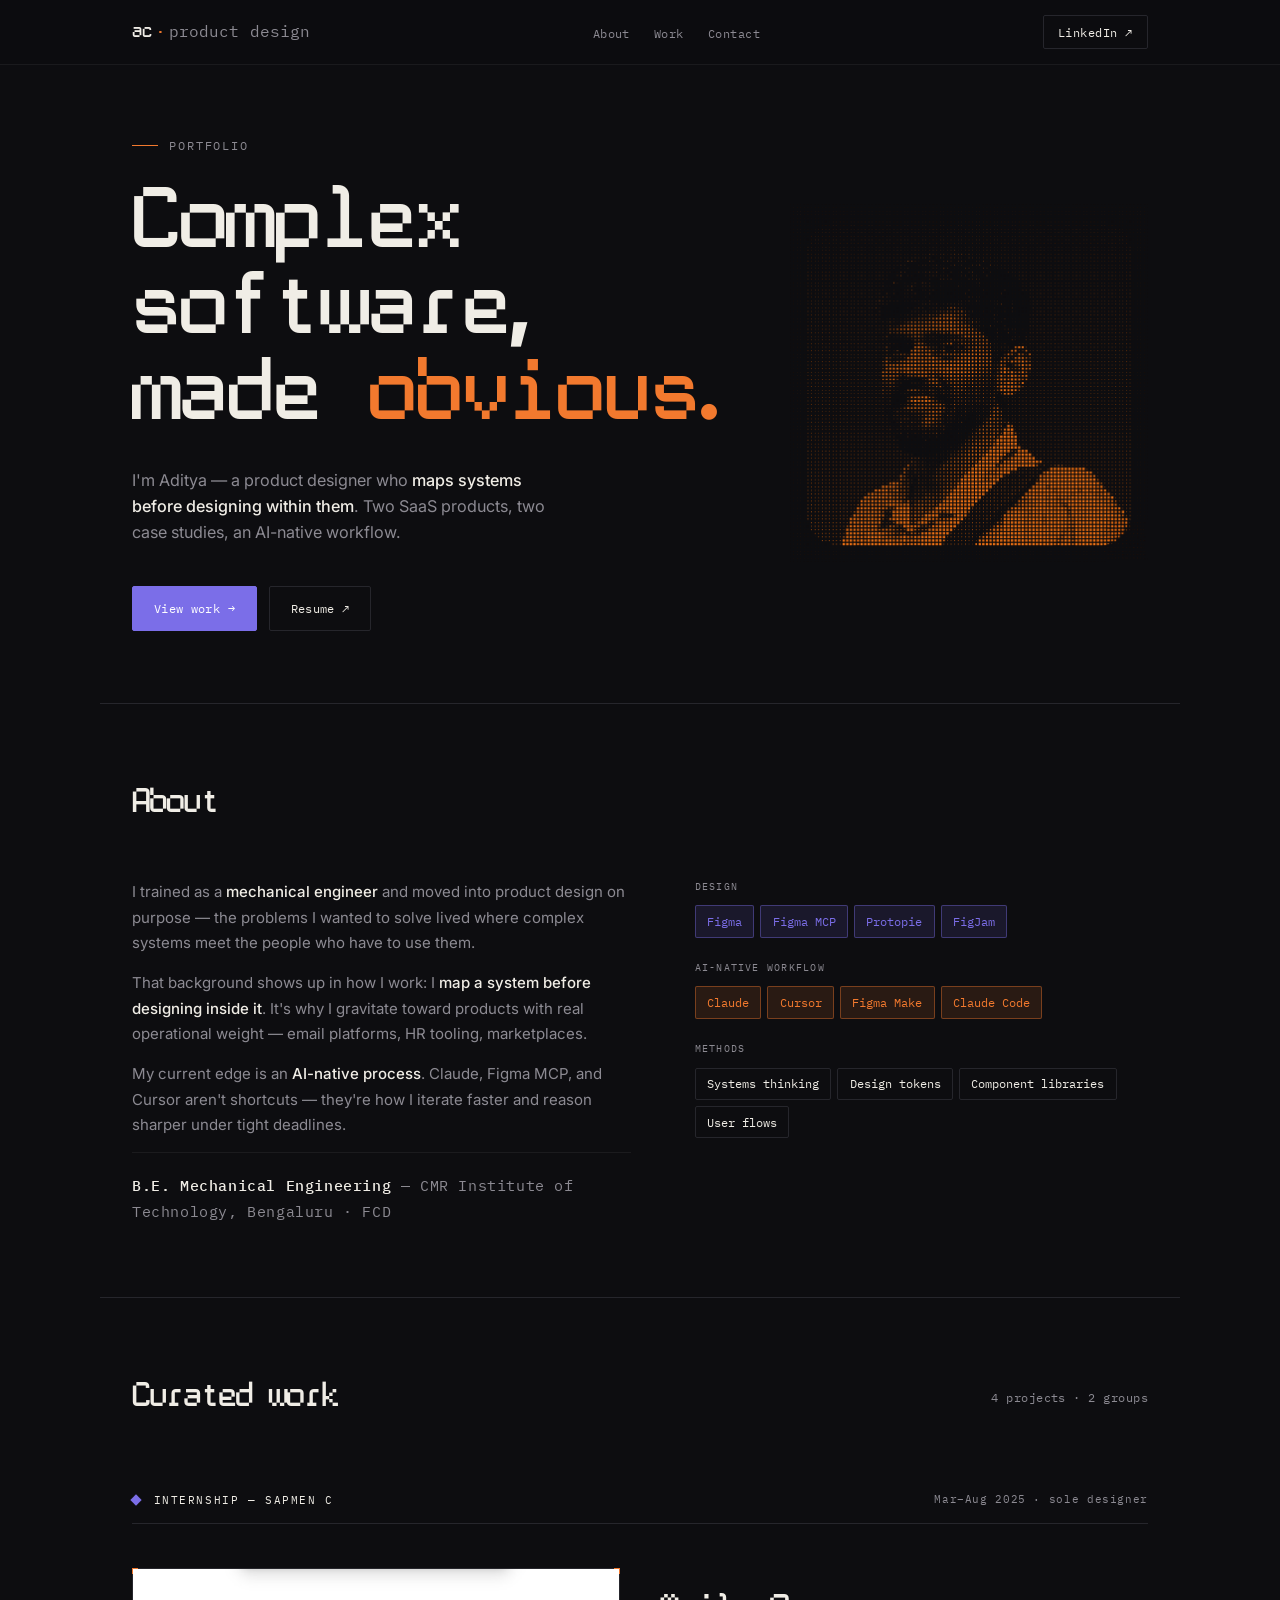
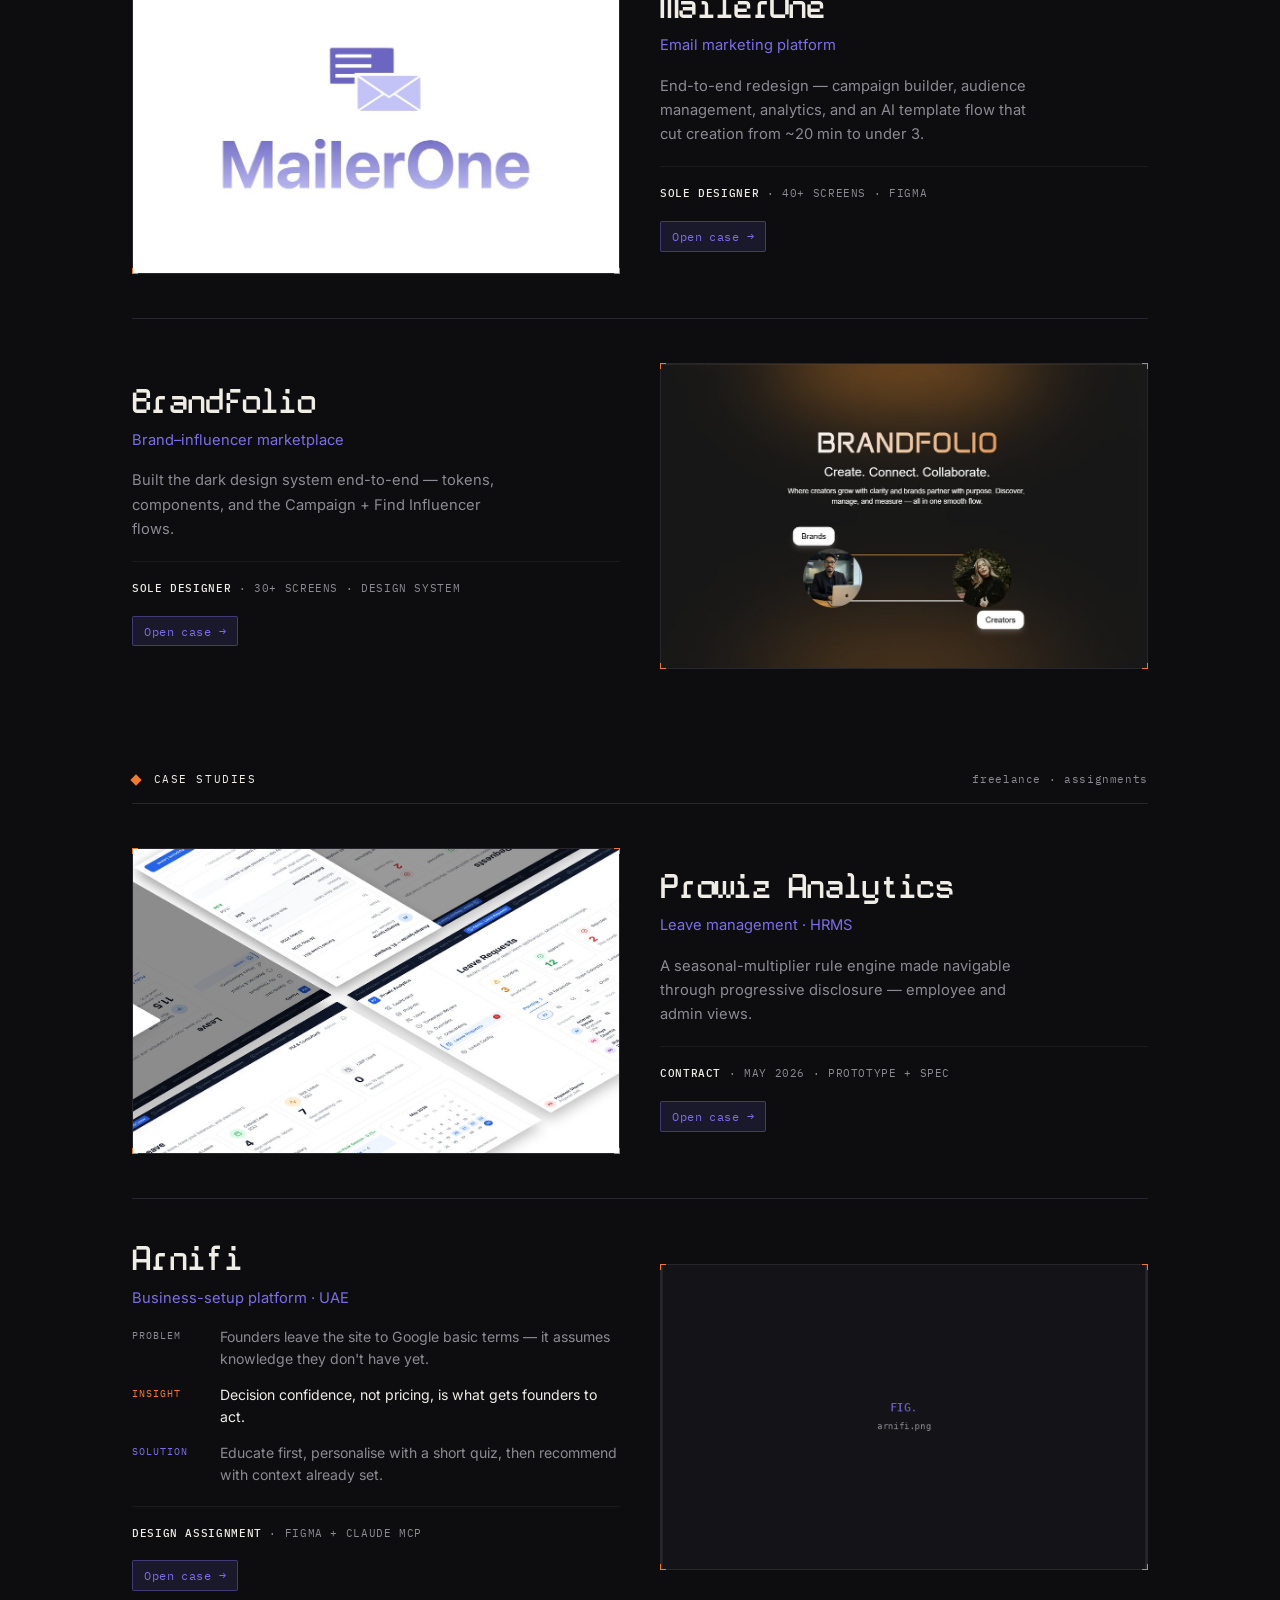
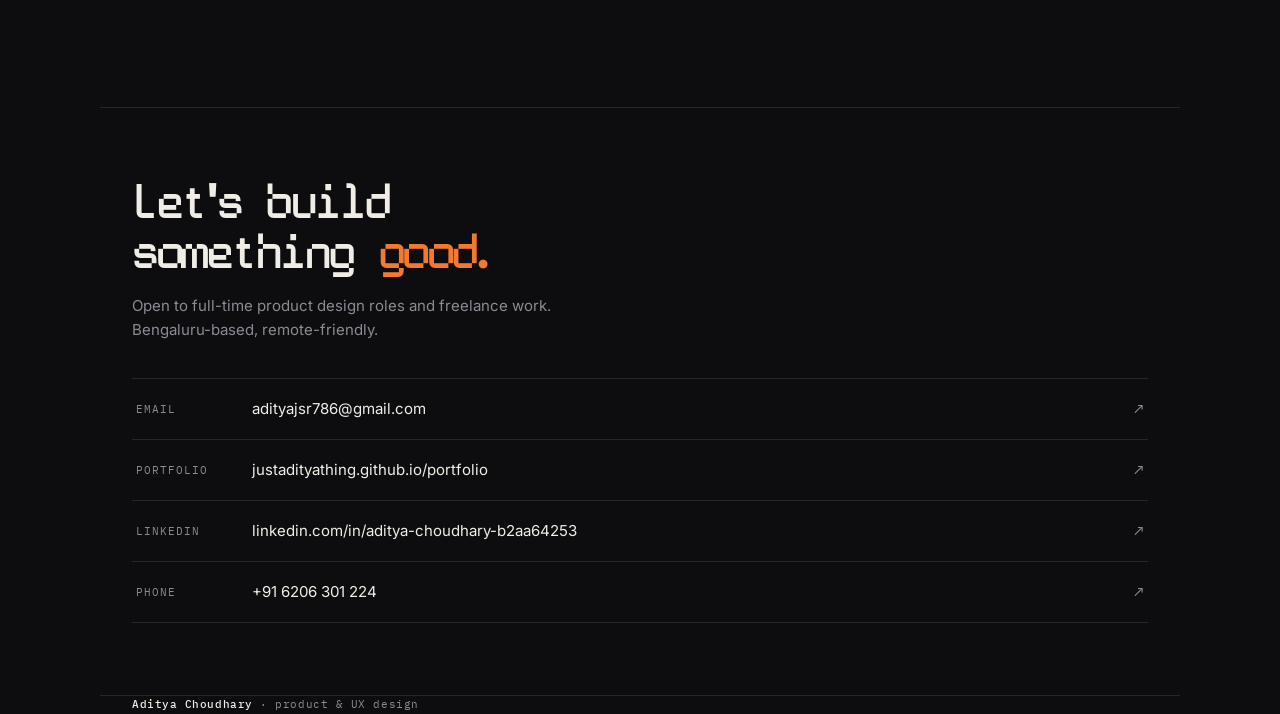
==== index.html @ 521f483a "Portfolio — homepage + 4 case studies, dark schematic aesthetic" ====
<!DOCTYPE html>
<html lang="en">
<head>
<meta charset="UTF-8" />
<meta name="viewport" content="width=device-width, initial-scale=1.0" />
<title>Aditya Choudhary — Product Designer</title>
<link rel="preconnect" href="https://fonts.googleapis.com" />
<link rel="preconnect" href="https://fonts.gstatic.com" crossorigin />
<link href="https://fonts.googleapis.com/css2?family=IBM+Plex+Mono:wght@400;500&family=Inter:wght@400;500&display=swap" rel="stylesheet" />
<style>
*,*::before,*::after{box-sizing:border-box;margin:0;padding:0}

:root{
  --bg:#0D0D10;
  --bg2:#141418;
  --line:#26262C;
  --line-soft:rgba(255,255,255,.06);
  --ink:#F0EDE6;
  --dim:#8C8A92;
  --ind:#7B6EE8;
  --ind-dim:rgba(123,110,232,.12);
  --orng:#F2792E;
  --orng-dim:rgba(242,121,46,.12);
}

html{scroll-behavior:smooth}
body{
  background:var(--bg);color:var(--ink);
  font-family:'Inter',sans-serif;font-size:16px;line-height:1.65;
  -webkit-font-smoothing:antialiased;overflow-x:hidden;
}
.mono{font-family:'IBM Plex Mono',monospace}
.shell{max-width:1080px;margin:0 auto;padding:0 2rem}

/* ── NAV ── */
nav{
  position:fixed;top:0;left:0;right:0;z-index:100;
  background:rgba(13,13,16,.9);backdrop-filter:blur(14px);-webkit-backdrop-filter:blur(14px);
  border-bottom:1px solid var(--line-soft);
}
.nav-in{
  max-width:1080px;margin:0 auto;padding:.95rem 2rem;
  display:flex;align-items:center;justify-content:space-between;
}
.nav-logo{
  display:flex;align-items:baseline;gap:.18em;
  color:var(--ink);text-decoration:none;
}
.logo-ac{
  font-family:'Caleb Mono','IBM Plex Mono',monospace;font-weight:600;font-size:1.15rem;
  letter-spacing:.005em;font-style:normal;display:inline-block;
}
.logo-sep{color:var(--orng);font-family:'IBM Plex Mono',monospace;font-size:1.1rem;font-weight:400}
.logo-txt{
  font-family:'IBM Plex Mono',monospace;font-weight:400;font-size:1rem;
  letter-spacing:.005em;color:var(--dim);
}
.nav-links{display:flex;gap:1.5rem;list-style:none}
.nav-links a{
  font-family:'IBM Plex Mono',monospace;font-size:.72rem;letter-spacing:.04em;
  color:var(--dim);text-decoration:none;transition:color .2s;
}
.nav-links a:hover{color:var(--ink)}
.nav-cta{
  font-family:'IBM Plex Mono',monospace;font-size:.72rem;letter-spacing:.04em;
  padding:.4rem .9rem;border:1px solid var(--line);border-radius:2px;
  color:var(--ink);text-decoration:none;white-space:nowrap;transition:.2s;
}
.nav-cta:hover{border-color:var(--ind);background:var(--ind-dim)}

/* ── HERO ── */
@font-face{
  font-family:'Caleb Mono';
  src:url('[data-uri]') format('opentype');
  font-weight:100 900;font-style:normal;
}
.hero{padding-block:8.5rem 4.5rem;display:grid;grid-template-columns:minmax(0,1fr) clamp(300px,28vw,360px);gap:3rem 4rem;align-items:center}
.hero-eye{
  font-family:'IBM Plex Mono',monospace;font-size:.72rem;letter-spacing:.16em;
  text-transform:uppercase;color:var(--dim);margin-bottom:1.6rem;
  display:flex;align-items:center;gap:.7rem;
}
.hero-eye::before{content:"";width:26px;height:1px;background:var(--orng)}
.hero-h1{
  font-family:'Caleb Mono','Inter',sans-serif;
  font-size:clamp(2.7rem,7vw,5.4rem);
  font-weight:800;line-height:1.0;letter-spacing:-.01em;
  color:var(--ink);margin-bottom:1.75rem;
}
.hero-h1 em{font-style:normal;color:var(--orng)}
.hero-sub{
  max-width:430px;font-size:1.0125rem;color:var(--dim);
  line-height:1.6;margin-bottom:2.5rem;
}
.hero-sub b{color:var(--ink);font-weight:500}

.hero-row{display:flex;align-items:center;justify-content:flex-start;gap:1.5rem 2.5rem;flex-wrap:wrap}
.hero-btns{display:flex;gap:.75rem;flex-wrap:wrap}
.btn-p,.btn-g{
  font-family:'IBM Plex Mono',monospace;font-size:.78rem;letter-spacing:.03em;
  padding:.7rem 1.3rem;border-radius:2px;text-decoration:none;
  display:inline-flex;align-items:center;gap:.5rem;transition:.18s;white-space:nowrap;
}
.btn-p{background:var(--ind);color:#fff;border:1px solid var(--ind)}
.btn-p:hover{opacity:.88;transform:translateY(-1px)}
.btn-g{background:transparent;color:var(--ink);border:1px solid var(--line)}
.btn-g:hover{border-color:var(--ind);background:var(--ind-dim)}

/* HERO PORTRAIT */
.hero-portrait{
  width:100%;aspect-ratio:1/1;
  background:url('[data-uri]') center/contain no-repeat;
}
.hero-portrait--mobile{display:none}

/* ── SECTION ── */
.band{padding-block:4.5rem}
.band-head{display:flex;align-items:baseline;gap:1rem;margin-bottom:3rem}
.band-idx{
  font-family:'IBM Plex Mono',monospace;font-size:.72rem;letter-spacing:.1em;
  color:var(--orng);
}
.band-title{
  font-family:'Caleb Mono','Inter',sans-serif;font-size:clamp(1.5rem,3vw,2.1rem);
  font-weight:700;letter-spacing:-.025em;color:var(--ink);
}
.band-sub{
  font-family:'IBM Plex Mono',monospace;font-size:.72rem;letter-spacing:.04em;
  color:var(--dim);margin-left:auto;align-self:center;
}
.rule{border:none;border-top:1px solid var(--line)}

/* GROUP LABEL */
.group{
  display:flex;align-items:center;gap:.85rem;
  padding:1.1rem 0 .4rem;margin-bottom:.5rem;
}
.group-tick{width:8px;height:8px;background:var(--ind);flex-shrink:0;transform:rotate(45deg)}
.group-name{
  font-family:'IBM Plex Mono',monospace;font-size:.7rem;letter-spacing:.14em;
  text-transform:uppercase;color:var(--ink);
}
.group-meta{
  font-family:'IBM Plex Mono',monospace;font-size:.66rem;letter-spacing:.06em;
  color:var(--dim);margin-left:auto;
}

/* PROJECT ROW */
.proj{
  display:grid;grid-template-columns:1fr 1fr;gap:2.5rem;align-items:center;
  padding:2.75rem 0;border-top:1px solid var(--line);
}
.proj.flip .proj-vis{order:2}
.proj-no{
  font-family:'IBM Plex Mono',monospace;font-size:.72rem;letter-spacing:.08em;
  color:var(--orng);margin-bottom:.7rem;
}
.proj-name{
  font-family:'Caleb Mono','Inter',sans-serif;font-size:clamp(1.6rem,3vw,2.15rem);
  font-weight:700;letter-spacing:-.02em;color:var(--ink);margin-bottom:.4rem;line-height:1.05;
}
.proj-tagline{font-size:.92rem;color:var(--ind);margin-bottom:1rem}
.proj-desc{font-size:.92rem;color:var(--dim);line-height:1.65;margin-bottom:1.25rem;max-width:42ch}
.proj-meta{
  font-family:'IBM Plex Mono',monospace;font-size:.66rem;letter-spacing:.06em;
  text-transform:uppercase;color:var(--dim);line-height:1.9;
  padding-top:1rem;border-top:1px solid var(--line-soft);
}
.proj-meta b{color:var(--ink);font-weight:500}
.proj-link{
  display:inline-flex;align-items:center;gap:.4rem;margin-top:1.1rem;
  font-family:'IBM Plex Mono',monospace;font-size:.72rem;letter-spacing:.04em;
  color:var(--ind);text-decoration:none;
  border:1px solid rgba(123,110,232,.4);background:var(--ind-dim);
  padding:.3rem .7rem;border-radius:2px;
  transition:gap .2s,opacity .2s,border-color .2s;
}
.proj-link:hover{gap:.7rem;border-color:rgba(123,110,232,.7)}

/* VIEWPORT FRAME */
.vp{position:relative;border:1px solid var(--line);background:var(--bg2);padding:1.25rem}
.vp:has(.vp-img){padding:0}
.vp::before,.vp::after,.vp .vp-c::before,.vp .vp-c::after{
  content:"";position:absolute;width:6px;height:6px;border:1.5px solid var(--orng)
}
.vp::before{top:-1px;left:-1px;border-right:none;border-bottom:none}
.vp::after{top:-1px;right:-1px;border-left:none;border-bottom:none}
.vp .vp-c::before{bottom:-1px;left:-1px;border-right:none;border-top:none}
.vp .vp-c::after{bottom:-1px;right:-1px;border-left:none;border-top:none}
.vp svg{display:block;width:100%;height:auto}
.vp-img{display:block;width:100%;aspect-ratio:16/10;object-fit:cover}

/* ARNIFI P/I/S */
.pis{display:flex;flex-direction:column;gap:.9rem;margin-bottom:1.25rem}
.pis-item{display:grid;grid-template-columns:74px 1fr;gap:.85rem;align-items:start}
.pis-k{
  font-family:'IBM Plex Mono',monospace;font-size:.6rem;letter-spacing:.1em;
  text-transform:uppercase;padding-top:.15rem;
}
.pis-k.p{color:var(--dim)}
.pis-k.i{color:var(--orng)}
.pis-k.s{color:var(--ind)}
.pis-t{font-size:.88rem;color:var(--ink);line-height:1.55}
.pis-item.dim .pis-t{color:var(--dim)}


/* ── ABOUT ── */
.about-grid{display:grid;grid-template-columns:1.1fr 1fr;gap:4rem;align-items:start}
.about-copy p{font-size:.94rem;color:var(--dim);line-height:1.7}
.about-copy p+p{margin-top:.9rem}
.about-copy b{color:var(--ink);font-weight:500}
.about-bg{
  font-family:'IBM Plex Mono',monospace;font-size:.7rem;letter-spacing:.04em;
  color:var(--dim);line-height:1.8;margin-top:1.5rem;padding-top:1.25rem;
  border-top:1px solid var(--line-soft);
}
.about-bg b{color:var(--ink);font-weight:500}
.skills{display:flex;flex-direction:column;gap:1.4rem}
.sk-k{
  font-family:'IBM Plex Mono',monospace;font-size:.64rem;letter-spacing:.12em;
  text-transform:uppercase;color:var(--dim);margin-bottom:.6rem;
}
.sk-list{display:flex;flex-wrap:wrap;gap:.4rem}
.sk{
  font-family:'IBM Plex Mono',monospace;
  font-size:.78rem;padding:.3rem .7rem;border-radius:2px;
  border:1px solid var(--line);color:var(--ink);
}
.sk.on{border-color:rgba(123,110,232,.4);color:var(--ind);background:var(--ind-dim)}
.sk.on-o{border-color:rgba(242,121,46,.4);color:var(--orng);background:var(--orng-dim)}

/* ── CONTACT ── */
.ct-head{margin-bottom:2.25rem}
.ct-h{
  font-family:'Caleb Mono','Inter',sans-serif;font-size:clamp(1.9rem,4vw,3rem);
  font-weight:800;letter-spacing:-.03em;line-height:1.05;color:var(--ink);margin-bottom:.85rem;
}
.ct-h em{font-style:normal;color:var(--orng)}
.ct-note{color:var(--dim);font-size:.94rem;max-width:440px;line-height:1.6}
.ct-list{border-top:1px solid var(--line)}
.ct-row{
  display:flex;align-items:center;gap:1.25rem;
  padding:1.05rem .25rem;border-bottom:1px solid var(--line);
  text-decoration:none;transition:padding-left .2s;
}
.ct-row:hover{padding-left:.9rem}
.ct-k{
  font-family:'IBM Plex Mono',monospace;font-size:.66rem;letter-spacing:.1em;
  text-transform:uppercase;color:var(--dim);width:96px;flex-shrink:0;
}
.ct-v{font-size:.94rem;color:var(--ink);transition:color .2s;flex:1;word-break:break-word}
.ct-row:hover .ct-v{color:var(--ind)}
.ct-arrow{font-family:'IBM Plex Mono',monospace;color:var(--dim);transition:color .2s}
.ct-row:hover .ct-arrow{color:var(--ind)}

/* ── FOOTER ── */
footer{padding-block:2rem;border-top:1px solid var(--line);margin-top:2rem}
.ft-in{
  display:flex;align-items:center;justify-content:space-between;flex-wrap:wrap;gap:.75rem;
  font-family:'IBM Plex Mono',monospace;font-size:.68rem;letter-spacing:.05em;color:var(--dim);
}
.ft-in b{color:var(--ink);font-weight:500}

/* ── REVEAL ── */
.rv{opacity:0;transform:translateY(14px);transition:opacity .6s ease,transform .6s ease}
.rv.in{opacity:1;transform:none}

/* ── RESPONSIVE ── */
@media(max-width:860px){
  .hero{grid-template-columns:1fr;gap:2.5rem}
  .hero-portrait--desktop{display:none}
  .hero-portrait--mobile{display:block;width:clamp(190px,52vw,260px);margin:.35rem auto .65rem}
  .about-grid{grid-template-columns:1fr;gap:2.5rem}
}
@media(max-width:720px){
  .shell{padding:0 1.25rem}
  .nav-in{padding:.85rem 1.25rem}
  .nav-links{display:none}
  .hero{padding-block:6.5rem 3.5rem}
  .band{padding-block:3.25rem}
  .band-head{flex-wrap:wrap;gap:.5rem 1rem;margin-bottom:2rem}
  .band-sub{margin-left:0;width:100%}
  .proj,.proj.flip{grid-template-columns:1fr;gap:1.5rem}
  .proj.flip .proj-vis{order:0}
  .hero-row{flex-direction:column;align-items:stretch}
  .ct-row{flex-wrap:wrap;gap:.3rem .75rem}
  .ct-k{width:auto}
}
@media(prefers-reduced-motion:reduce){
  *{transition:none!important;animation:none!important}
  .rv{opacity:1;transform:none}
}
</style>
</head>
<body>

<!-- NAV -->
<nav>
  <div class="nav-in">
    <a href="#" class="nav-logo"><span class="logo-ac">ac</span><span class="logo-sep">·</span><span class="logo-txt">product design</span></a>
    <ul class="nav-links">
      <li><a href="#about">About</a></li>
      <li><a href="#work">Work</a></li>
      <li><a href="#contact">Contact</a></li>
    </ul>
    <a href="https://linkedin.com/in/aditya-choudhary-b2aa64253" target="_blank" rel="noopener" class="nav-cta">LinkedIn ↗</a>
  </div>
</nav>

<!-- HERO -->
<header class="hero shell">
  <div class="hero-main">
    <p class="hero-eye mono">Portfolio</p>
    <div class="hero-portrait hero-portrait--mobile" role="img" aria-label="Halftone portrait of Aditya Choudhary"></div>
    <h1 class="hero-h1">Complex<br/>software,<br/>made <em>obvious.</em></h1>
    <p class="hero-sub">I'm Aditya — a product designer who <b>maps systems before designing within them</b>. Two SaaS products, two case studies, an AI-native workflow.</p>
    <div class="hero-btns">
      <a href="#work" class="btn-p">View work →</a>
      <a href="Aditya-Choudhary-Resume.pdf" target="_blank" rel="noopener" class="btn-g">Resume ↗</a>
    </div>
  </div>
  <div class="hero-portrait hero-portrait--desktop" role="img" aria-label="Halftone portrait of Aditya Choudhary"></div>
</header>

<hr class="rule shell" style="max-width:1080px" />

<!-- ABOUT -->
<section class="band shell" id="about">
  <div class="band-head">
    <h2 class="band-title">About</h2>
  </div>
  <div class="about-grid">
    <div class="about-copy">
      <p>I trained as a <b>mechanical engineer</b> and moved into product design on purpose — the problems I wanted to solve lived where complex systems meet the people who have to use them.</p>
      <p>That background shows up in how I work: I <b>map a system before designing inside it</b>. It's why I gravitate toward products with real operational weight — email platforms, HR tooling, marketplaces.</p>
      <p>My current edge is an <b>AI-native process</b>. Claude, Figma MCP, and Cursor aren't shortcuts — they're how I iterate faster and reason sharper under tight deadlines.</p>
      <p class="about-bg">
        <b>B.E. Mechanical Engineering</b> — CMR Institute of Technology, Bengaluru · FCD
      </p>
    </div>
    <div class="skills">
      <div>
        <p class="sk-k mono">Design</p>
        <div class="sk-list">
          <span class="sk on">Figma</span><span class="sk on">Figma MCP</span>
          <span class="sk on">Protopie</span><span class="sk on">FigJam</span>
        </div>
      </div>
      <div>
        <p class="sk-k mono">AI-native workflow</p>
        <div class="sk-list">
          <span class="sk on-o">Claude</span><span class="sk on-o">Cursor</span>
          <span class="sk on-o">Figma Make</span><span class="sk on-o">Claude Code</span>
        </div>
      </div>
      <div>
        <p class="sk-k mono">Methods</p>
        <div class="sk-list">
          <span class="sk">Systems thinking</span><span class="sk">Design tokens</span>
          <span class="sk">Component libraries</span><span class="sk">User flows</span>
        </div>
      </div>
    </div>
  </div>
</section>

<hr class="rule shell" style="max-width:1080px" />

<!-- WORK -->
<section class="band shell" id="work">
  <div class="band-head">
    <h2 class="band-title">Curated work</h2>
    <span class="band-sub">4 projects · 2 groups</span>
  </div>

  <!-- GROUP A: INTERNSHIP -->
  <div class="group">
    <span class="group-tick"></span>
    <span class="group-name">Internship — Sapmen C</span>
    <span class="group-meta mono">Mar–Aug 2025 · sole designer</span>
  </div>

  <!-- MailerOne -->
  <article class="proj rv">
    <div class="proj-vis">
      <div class="vp"><span class="vp-c"></span>
        <img class="vp-img" src="[data-uri]" alt="MailerOne — email marketing platform branding" />
      </div>
    </div>
    <div class="proj-body">
      <h3 class="proj-name">MailerOne</h3>
      <p class="proj-tagline">Email marketing platform</p>
      <p class="proj-desc">End-to-end redesign — campaign builder, audience management, analytics, and an AI template flow that cut creation from ~20 min to under 3.</p>
      <p class="proj-meta mono"><b>Sole designer</b> · 40+ screens · Figma</p>
      <a href="mailerone.html" class="proj-link mono">Open case →</a>
    </div>
  </article>

  <!-- BrandFolio -->
  <article class="proj flip rv">
    <div class="proj-vis">
      <div class="vp"><span class="vp-c"></span>
        <img class="vp-img" src="[data-uri]" alt="BrandFolio — brand–influencer marketplace landing page" />
      </div>
    </div>
    <div class="proj-body">
      <h3 class="proj-name">BrandFolio</h3>
      <p class="proj-tagline">Brand–influencer marketplace</p>
      <p class="proj-desc">Built the dark design system end-to-end — tokens, components, and the Campaign + Find Influencer flows.</p>
      <p class="proj-meta mono"><b>Sole designer</b> · 30+ screens · design system</p>
      <a href="brandfolio.html" class="proj-link mono">Open case →</a>
    </div>
  </article>

  <!-- GROUP B: CASE STUDIES -->
  <div class="group" style="margin-top:2.5rem">
    <span class="group-tick" style="background:var(--orng)"></span>
    <span class="group-name">Case studies</span>
    <span class="group-meta mono">freelance · assignments</span>
  </div>

  <!-- Prowiz -->
  <article class="proj rv">
    <div class="proj-vis">
      <div class="vp"><span class="vp-c"></span>
        <img class="vp-img" src="[data-uri]" alt="Prowiz Analytics — leave management dashboard" />
      </div>
    </div>
    <div class="proj-body">
      <h3 class="proj-name">Prowiz Analytics</h3>
      <p class="proj-tagline">Leave management · HRMS</p>
      <p class="proj-desc">A seasonal-multiplier rule engine made navigable through progressive disclosure — employee and admin views.</p>
      <p class="proj-meta mono"><b>Contract</b> · May 2026 · prototype + spec</p>
      <a href="prowiz.html" class="proj-link mono">Open case →</a>
    </div>
  </article>

  <!-- Arnifi -->
  <article class="proj flip rv">
    <div class="proj-vis">
      <div class="vp"><span class="vp-c"></span>
        <img class="vp-img" src="assets/arnifi.png" alt="Arnifi — best-fit setup recommendation screen" />
      </div>
    </div>
    <div class="proj-body">
      <h3 class="proj-name">Arnifi</h3>
      <p class="proj-tagline">Business-setup platform · UAE</p>
      <div class="pis">
        <div class="pis-item dim"><span class="pis-k p mono">Problem</span><span class="pis-t">Founders leave the site to Google basic terms — it assumes knowledge they don't have yet.</span></div>
        <div class="pis-item"><span class="pis-k i mono">Insight</span><span class="pis-t">Decision confidence, not pricing, is what gets founders to act.</span></div>
        <div class="pis-item dim"><span class="pis-k s mono">Solution</span><span class="pis-t">Educate first, personalise with a short quiz, then recommend with context already set.</span></div>
      </div>
      <p class="proj-meta mono"><b>Design assignment</b> · Figma + Claude MCP</p>
      <a href="arnifi.html" class="proj-link mono">Open case →</a>
    </div>
  </article>
</section>

<hr class="rule shell" style="max-width:1080px" />

<!-- CONTACT -->
<section class="band shell" id="contact">
  <div class="ct-head">
    <h2 class="ct-h">Let's build<br/>something <em>good.</em></h2>
    <p class="ct-note">Open to full-time product design roles and freelance work. Bengaluru-based, remote-friendly.</p>
  </div>
  <div class="ct-list">
    <a href="mailto:adityajsr786@gmail.com" class="ct-row">
      <span class="ct-k mono">Email</span><span class="ct-v">adityajsr786@gmail.com</span><span class="ct-arrow mono">↗</span>
    </a>
    <a href="https://justadityathing.github.io/portfolio" target="_blank" rel="noopener" class="ct-row">
      <span class="ct-k mono">Portfolio</span><span class="ct-v">justadityathing.github.io/portfolio</span><span class="ct-arrow mono">↗</span>
    </a>
    <a href="https://linkedin.com/in/aditya-choudhary-b2aa64253" target="_blank" rel="noopener" class="ct-row">
      <span class="ct-k mono">LinkedIn</span><span class="ct-v">linkedin.com/in/aditya-choudhary-b2aa64253</span><span class="ct-arrow mono">↗</span>
    </a>
    <a href="tel:+916206301224" class="ct-row">
      <span class="ct-k mono">Phone</span><span class="ct-v">+91 6206 301 224</span><span class="ct-arrow mono">↗</span>
    </a>
  </div>
</section>

<footer class="shell" style="max-width:1080px">
  <div class="ft-in">
    <span><b>Aditya Choudhary</b> · product &amp; UX design</span>
  </div>
</footer>

<script>
(function(){
  if(window.matchMedia&&window.matchMedia('(prefers-reduced-motion: reduce)').matches)return;
  var els=document.querySelectorAll('.rv');
  if(!('IntersectionObserver'in window)){els.forEach(function(e){e.classList.add('in')});return;}
  var io=new IntersectionObserver(function(entries){
    entries.forEach(function(en){if(en.isIntersecting){en.target.classList.add('in');io.unobserve(en.target);}});
  },{threshold:.12});
  els.forEach(function(e){io.observe(e);});
})();
</script>

</body>
</html>
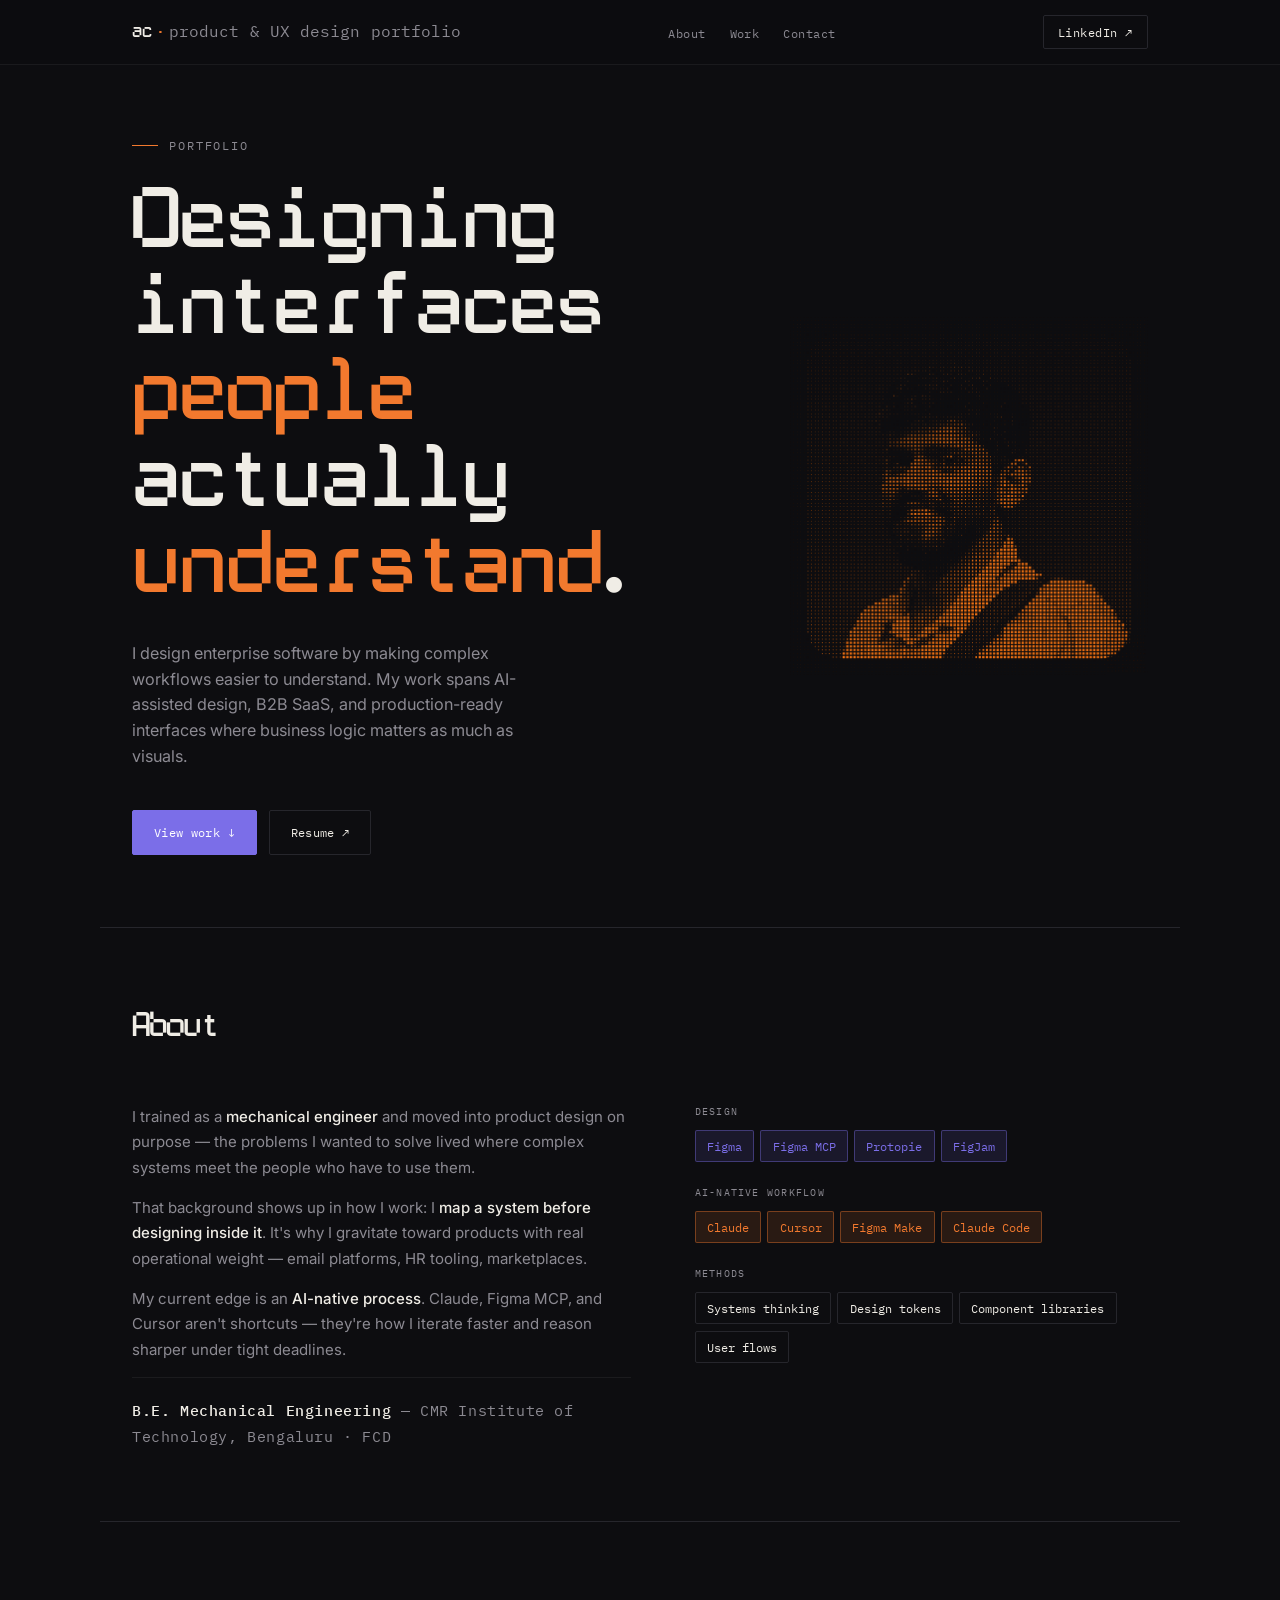
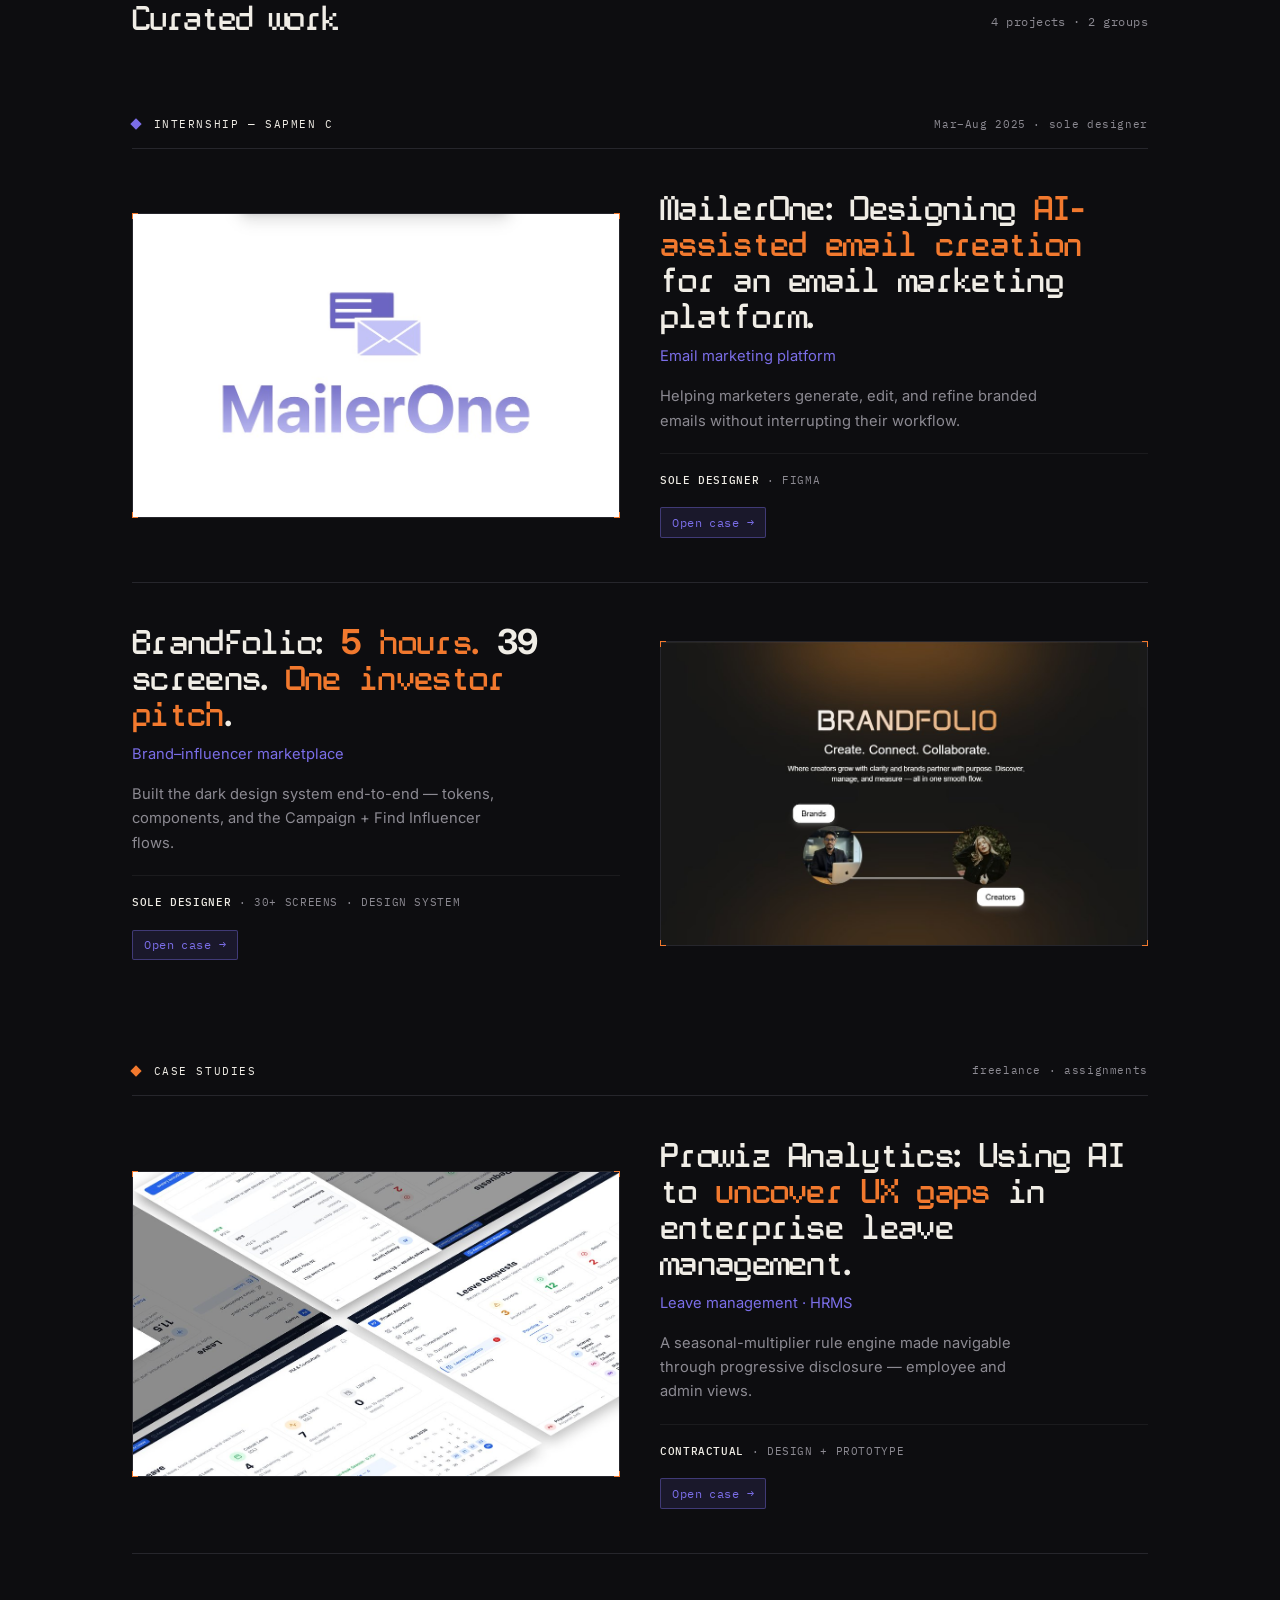
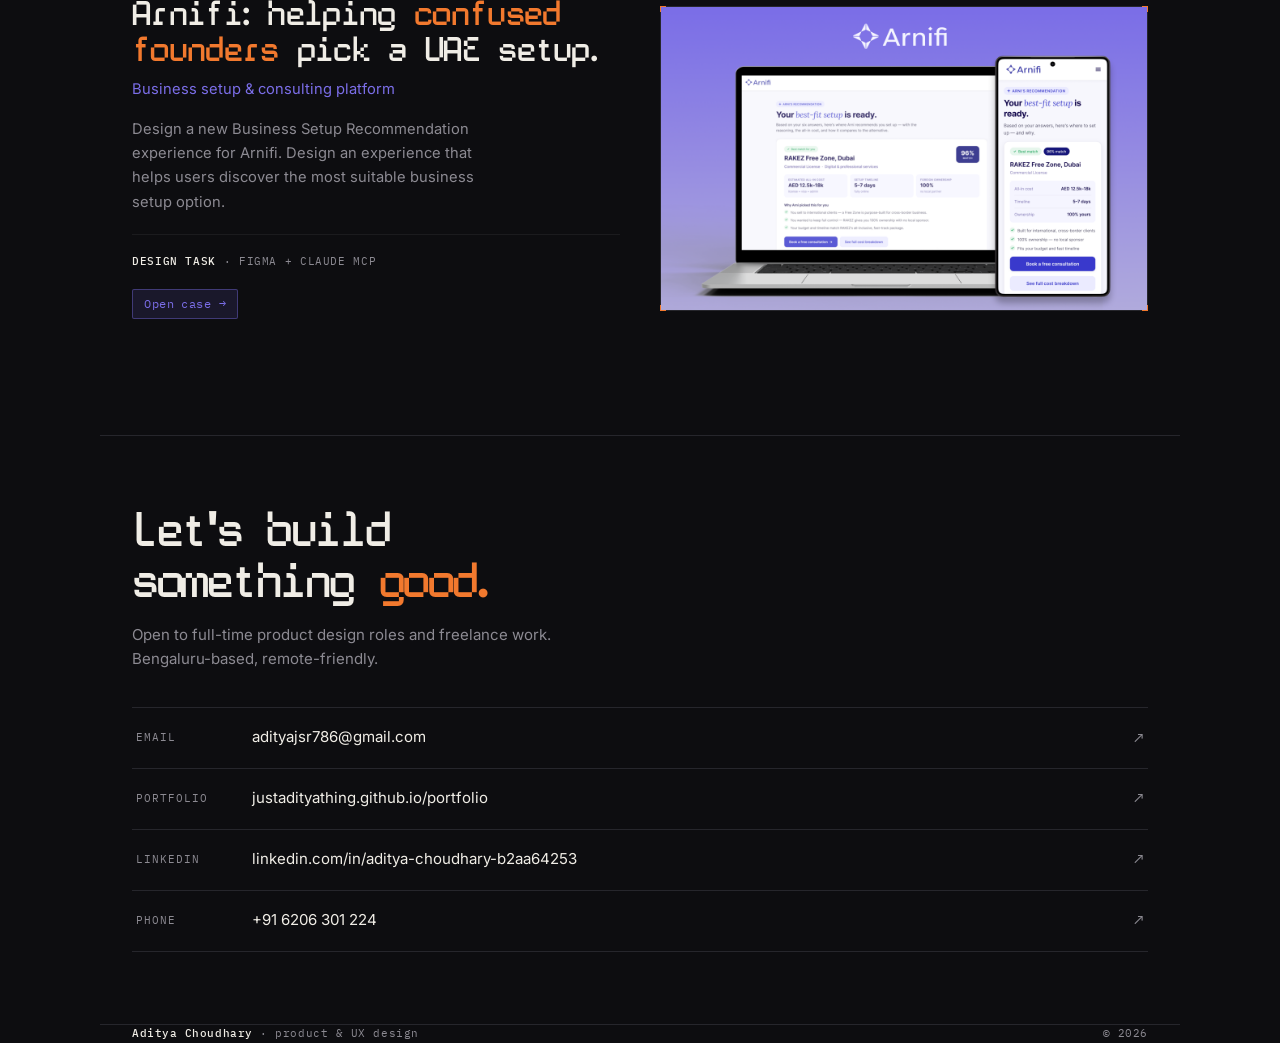
==== commit 343025d9: "Update portfolio: Figma rebuild — new home + 4 case studies (MailerOne, BrandFolio, Prowiz, Arnifi)" ====
--- a/index.html
+++ b/index.html
@@ -1,502 +1,500 @@
-<!DOCTYPE html>
-<html lang="en">
-<head>
-<meta charset="UTF-8" />
-<meta name="viewport" content="width=device-width, initial-scale=1.0" />
-<title>Aditya Choudhary — Product Designer</title>
-<link rel="preconnect" href="https://fonts.googleapis.com" />
-<link rel="preconnect" href="https://fonts.gstatic.com" crossorigin />
-<link href="https://fonts.googleapis.com/css2?family=IBM+Plex+Mono:wght@400;500&family=Inter:wght@400;500&display=swap" rel="stylesheet" />
-<style>
-*,*::before,*::after{box-sizing:border-box;margin:0;padding:0}
-
-:root{
-  --bg:#0D0D10;
-  --bg2:#141418;
-  --line:#26262C;
-  --line-soft:rgba(255,255,255,.06);
-  --ink:#F0EDE6;
-  --dim:#8C8A92;
-  --ind:#7B6EE8;
-  --ind-dim:rgba(123,110,232,.12);
-  --orng:#F2792E;
-  --orng-dim:rgba(242,121,46,.12);
-}
-
-html{scroll-behavior:smooth}
-body{
-  background:var(--bg);color:var(--ink);
-  font-family:'Inter',sans-serif;font-size:16px;line-height:1.65;
-  -webkit-font-smoothing:antialiased;overflow-x:hidden;
-}
-.mono{font-family:'IBM Plex Mono',monospace}
-.shell{max-width:1080px;margin:0 auto;padding:0 2rem}
-
-/* ── NAV ── */
-nav{
-  position:fixed;top:0;left:0;right:0;z-index:100;
-  background:rgba(13,13,16,.9);backdrop-filter:blur(14px);-webkit-backdrop-filter:blur(14px);
-  border-bottom:1px solid var(--line-soft);
-}
-.nav-in{
-  max-width:1080px;margin:0 auto;padding:.95rem 2rem;
-  display:flex;align-items:center;justify-content:space-between;
-}
-.nav-logo{
-  display:flex;align-items:baseline;gap:.18em;
-  color:var(--ink);text-decoration:none;
-}
-.logo-ac{
-  font-family:'Caleb Mono','IBM Plex Mono',monospace;font-weight:600;font-size:1.15rem;
-  letter-spacing:.005em;font-style:normal;display:inline-block;
-}
-.logo-sep{color:var(--orng);font-family:'IBM Plex Mono',monospace;font-size:1.1rem;font-weight:400}
-.logo-txt{
-  font-family:'IBM Plex Mono',monospace;font-weight:400;font-size:1rem;
-  letter-spacing:.005em;color:var(--dim);
-}
-.nav-links{display:flex;gap:1.5rem;list-style:none}
-.nav-links a{
-  font-family:'IBM Plex Mono',monospace;font-size:.72rem;letter-spacing:.04em;
-  color:var(--dim);text-decoration:none;transition:color .2s;
-}
-.nav-links a:hover{color:var(--ink)}
-.nav-cta{
-  font-family:'IBM Plex Mono',monospace;font-size:.72rem;letter-spacing:.04em;
-  padding:.4rem .9rem;border:1px solid var(--line);border-radius:2px;
-  color:var(--ink);text-decoration:none;white-space:nowrap;transition:.2s;
-}
-.nav-cta:hover{border-color:var(--ind);background:var(--ind-dim)}
-
-/* ── HERO ── */
-@font-face{
-  font-family:'Caleb Mono';
-  src:url('[data-uri]') format('opentype');
-  font-weight:100 900;font-style:normal;
-}
-.hero{padding-block:8.5rem 4.5rem;display:grid;grid-template-columns:minmax(0,1fr) clamp(300px,28vw,360px);gap:3rem 4rem;align-items:center}
-.hero-eye{
-  font-family:'IBM Plex Mono',monospace;font-size:.72rem;letter-spacing:.16em;
-  text-transform:uppercase;color:var(--dim);margin-bottom:1.6rem;
-  display:flex;align-items:center;gap:.7rem;
-}
-.hero-eye::before{content:"";width:26px;height:1px;background:var(--orng)}
-.hero-h1{
-  font-family:'Caleb Mono','Inter',sans-serif;
-  font-size:clamp(2.7rem,7vw,5.4rem);
-  font-weight:800;line-height:1.0;letter-spacing:-.01em;
-  color:var(--ink);margin-bottom:1.75rem;
-}
-.hero-h1 em{font-style:normal;color:var(--orng)}
-.hero-sub{
-  max-width:430px;font-size:1.0125rem;color:var(--dim);
-  line-height:1.6;margin-bottom:2.5rem;
-}
-.hero-sub b{color:var(--ink);font-weight:500}
-
-.hero-row{display:flex;align-items:center;justify-content:flex-start;gap:1.5rem 2.5rem;flex-wrap:wrap}
-.hero-btns{display:flex;gap:.75rem;flex-wrap:wrap}
-.btn-p,.btn-g{
-  font-family:'IBM Plex Mono',monospace;font-size:.78rem;letter-spacing:.03em;
-  padding:.7rem 1.3rem;border-radius:2px;text-decoration:none;
-  display:inline-flex;align-items:center;gap:.5rem;transition:.18s;white-space:nowrap;
-}
-.btn-p{background:var(--ind);color:#fff;border:1px solid var(--ind)}
-.btn-p:hover{opacity:.88;transform:translateY(-1px)}
-.btn-g{background:transparent;color:var(--ink);border:1px solid var(--line)}
-.btn-g:hover{border-color:var(--ind);background:var(--ind-dim)}
-
-/* HERO PORTRAIT */
-.hero-portrait{
-  width:100%;aspect-ratio:1/1;
-  background:url('[data-uri]') center/contain no-repeat;
-}
-.hero-portrait--mobile{display:none}
-
-/* ── SECTION ── */
-.band{padding-block:4.5rem}
-.band-head{display:flex;align-items:baseline;gap:1rem;margin-bottom:3rem}
-.band-idx{
-  font-family:'IBM Plex Mono',monospace;font-size:.72rem;letter-spacing:.1em;
-  color:var(--orng);
-}
-.band-title{
-  font-family:'Caleb Mono','Inter',sans-serif;font-size:clamp(1.5rem,3vw,2.1rem);
-  font-weight:700;letter-spacing:-.025em;color:var(--ink);
-}
-.band-sub{
-  font-family:'IBM Plex Mono',monospace;font-size:.72rem;letter-spacing:.04em;
-  color:var(--dim);margin-left:auto;align-self:center;
-}
-.rule{border:none;border-top:1px solid var(--line)}
-
-/* GROUP LABEL */
-.group{
-  display:flex;align-items:center;gap:.85rem;
-  padding:1.1rem 0 .4rem;margin-bottom:.5rem;
-}
-.group-tick{width:8px;height:8px;background:var(--ind);flex-shrink:0;transform:rotate(45deg)}
-.group-name{
-  font-family:'IBM Plex Mono',monospace;font-size:.7rem;letter-spacing:.14em;
-  text-transform:uppercase;color:var(--ink);
-}
-.group-meta{
-  font-family:'IBM Plex Mono',monospace;font-size:.66rem;letter-spacing:.06em;
-  color:var(--dim);margin-left:auto;
-}
-
-/* PROJECT ROW */
-.proj{
-  display:grid;grid-template-columns:1fr 1fr;gap:2.5rem;align-items:center;
-  padding:2.75rem 0;border-top:1px solid var(--line);
-}
-.proj.flip .proj-vis{order:2}
-.proj-no{
-  font-family:'IBM Plex Mono',monospace;font-size:.72rem;letter-spacing:.08em;
-  color:var(--orng);margin-bottom:.7rem;
-}
-.proj-name{
-  font-family:'Caleb Mono','Inter',sans-serif;font-size:clamp(1.6rem,3vw,2.15rem);
-  font-weight:700;letter-spacing:-.02em;color:var(--ink);margin-bottom:.4rem;line-height:1.05;
-}
-.proj-tagline{font-size:.92rem;color:var(--ind);margin-bottom:1rem}
-.proj-desc{font-size:.92rem;color:var(--dim);line-height:1.65;margin-bottom:1.25rem;max-width:42ch}
-.proj-meta{
-  font-family:'IBM Plex Mono',monospace;font-size:.66rem;letter-spacing:.06em;
-  text-transform:uppercase;color:var(--dim);line-height:1.9;
-  padding-top:1rem;border-top:1px solid var(--line-soft);
-}
-.proj-meta b{color:var(--ink);font-weight:500}
-.proj-link{
-  display:inline-flex;align-items:center;gap:.4rem;margin-top:1.1rem;
-  font-family:'IBM Plex Mono',monospace;font-size:.72rem;letter-spacing:.04em;
-  color:var(--ind);text-decoration:none;
-  border:1px solid rgba(123,110,232,.4);background:var(--ind-dim);
-  padding:.3rem .7rem;border-radius:2px;
-  transition:gap .2s,opacity .2s,border-color .2s;
-}
-.proj-link:hover{gap:.7rem;border-color:rgba(123,110,232,.7)}
-
-/* VIEWPORT FRAME */
-.vp{position:relative;border:1px solid var(--line);background:var(--bg2);padding:1.25rem}
-.vp:has(.vp-img){padding:0}
-.vp::before,.vp::after,.vp .vp-c::before,.vp .vp-c::after{
-  content:"";position:absolute;width:6px;height:6px;border:1.5px solid var(--orng)
-}
-.vp::before{top:-1px;left:-1px;border-right:none;border-bottom:none}
-.vp::after{top:-1px;right:-1px;border-left:none;border-bottom:none}
-.vp .vp-c::before{bottom:-1px;left:-1px;border-right:none;border-top:none}
-.vp .vp-c::after{bottom:-1px;right:-1px;border-left:none;border-top:none}
-.vp svg{display:block;width:100%;height:auto}
-.vp-img{display:block;width:100%;aspect-ratio:16/10;object-fit:cover}
-
-/* ARNIFI P/I/S */
-.pis{display:flex;flex-direction:column;gap:.9rem;margin-bottom:1.25rem}
-.pis-item{display:grid;grid-template-columns:74px 1fr;gap:.85rem;align-items:start}
-.pis-k{
-  font-family:'IBM Plex Mono',monospace;font-size:.6rem;letter-spacing:.1em;
-  text-transform:uppercase;padding-top:.15rem;
-}
-.pis-k.p{color:var(--dim)}
-.pis-k.i{color:var(--orng)}
-.pis-k.s{color:var(--ind)}
-.pis-t{font-size:.88rem;color:var(--ink);line-height:1.55}
-.pis-item.dim .pis-t{color:var(--dim)}
-
-
-/* ── ABOUT ── */
-.about-grid{display:grid;grid-template-columns:1.1fr 1fr;gap:4rem;align-items:start}
-.about-copy p{font-size:.94rem;color:var(--dim);line-height:1.7}
-.about-copy p+p{margin-top:.9rem}
-.about-copy b{color:var(--ink);font-weight:500}
-.about-bg{
-  font-family:'IBM Plex Mono',monospace;font-size:.7rem;letter-spacing:.04em;
-  color:var(--dim);line-height:1.8;margin-top:1.5rem;padding-top:1.25rem;
-  border-top:1px solid var(--line-soft);
-}
-.about-bg b{color:var(--ink);font-weight:500}
-.skills{display:flex;flex-direction:column;gap:1.4rem}
-.sk-k{
-  font-family:'IBM Plex Mono',monospace;font-size:.64rem;letter-spacing:.12em;
-  text-transform:uppercase;color:var(--dim);margin-bottom:.6rem;
-}
-.sk-list{display:flex;flex-wrap:wrap;gap:.4rem}
-.sk{
-  font-family:'IBM Plex Mono',monospace;
-  font-size:.78rem;padding:.3rem .7rem;border-radius:2px;
-  border:1px solid var(--line);color:var(--ink);
-}
-.sk.on{border-color:rgba(123,110,232,.4);color:var(--ind);background:var(--ind-dim)}
-.sk.on-o{border-color:rgba(242,121,46,.4);color:var(--orng);background:var(--orng-dim)}
-
-/* ── CONTACT ── */
-.ct-head{margin-bottom:2.25rem}
-.ct-h{
-  font-family:'Caleb Mono','Inter',sans-serif;font-size:clamp(1.9rem,4vw,3rem);
-  font-weight:800;letter-spacing:-.03em;line-height:1.05;color:var(--ink);margin-bottom:.85rem;
-}
-.ct-h em{font-style:normal;color:var(--orng)}
-.ct-note{color:var(--dim);font-size:.94rem;max-width:440px;line-height:1.6}
-.ct-list{border-top:1px solid var(--line)}
-.ct-row{
-  display:flex;align-items:center;gap:1.25rem;
-  padding:1.05rem .25rem;border-bottom:1px solid var(--line);
-  text-decoration:none;transition:padding-left .2s;
-}
-.ct-row:hover{padding-left:.9rem}
-.ct-k{
-  font-family:'IBM Plex Mono',monospace;font-size:.66rem;letter-spacing:.1em;
-  text-transform:uppercase;color:var(--dim);width:96px;flex-shrink:0;
-}
-.ct-v{font-size:.94rem;color:var(--ink);transition:color .2s;flex:1;word-break:break-word}
-.ct-row:hover .ct-v{color:var(--ind)}
-.ct-arrow{font-family:'IBM Plex Mono',monospace;color:var(--dim);transition:color .2s}
-.ct-row:hover .ct-arrow{color:var(--ind)}
-
-/* ── FOOTER ── */
-footer{padding-block:2rem;border-top:1px solid var(--line);margin-top:2rem}
-.ft-in{
-  display:flex;align-items:center;justify-content:space-between;flex-wrap:wrap;gap:.75rem;
-  font-family:'IBM Plex Mono',monospace;font-size:.68rem;letter-spacing:.05em;color:var(--dim);
-}
-.ft-in b{color:var(--ink);font-weight:500}
-
-/* ── REVEAL ── */
-.rv{opacity:0;transform:translateY(14px);transition:opacity .6s ease,transform .6s ease}
-.rv.in{opacity:1;transform:none}
-
-/* ── RESPONSIVE ── */
-@media(max-width:860px){
-  .hero{grid-template-columns:1fr;gap:2.5rem}
-  .hero-portrait--desktop{display:none}
-  .hero-portrait--mobile{display:block;width:clamp(190px,52vw,260px);margin:.35rem auto .65rem}
-  .about-grid{grid-template-columns:1fr;gap:2.5rem}
-}
-@media(max-width:720px){
-  .shell{padding:0 1.25rem}
-  .nav-in{padding:.85rem 1.25rem}
-  .nav-links{display:none}
-  .hero{padding-block:6.5rem 3.5rem}
-  .band{padding-block:3.25rem}
-  .band-head{flex-wrap:wrap;gap:.5rem 1rem;margin-bottom:2rem}
-  .band-sub{margin-left:0;width:100%}
-  .proj,.proj.flip{grid-template-columns:1fr;gap:1.5rem}
-  .proj.flip .proj-vis{order:0}
-  .hero-row{flex-direction:column;align-items:stretch}
-  .ct-row{flex-wrap:wrap;gap:.3rem .75rem}
-  .ct-k{width:auto}
-}
-@media(prefers-reduced-motion:reduce){
-  *{transition:none!important;animation:none!important}
-  .rv{opacity:1;transform:none}
-}
-</style>
-</head>
-<body>
-
-<!-- NAV -->
-<nav>
-  <div class="nav-in">
-    <a href="#" class="nav-logo"><span class="logo-ac">ac</span><span class="logo-sep">·</span><span class="logo-txt">product design</span></a>
-    <ul class="nav-links">
-      <li><a href="#about">About</a></li>
-      <li><a href="#work">Work</a></li>
-      <li><a href="#contact">Contact</a></li>
-    </ul>
-    <a href="https://linkedin.com/in/aditya-choudhary-b2aa64253" target="_blank" rel="noopener" class="nav-cta">LinkedIn ↗</a>
-  </div>
-</nav>
-
-<!-- HERO -->
-<header class="hero shell">
-  <div class="hero-main">
-    <p class="hero-eye mono">Portfolio</p>
-    <div class="hero-portrait hero-portrait--mobile" role="img" aria-label="Halftone portrait of Aditya Choudhary"></div>
-    <h1 class="hero-h1">Complex<br/>software,<br/>made <em>obvious.</em></h1>
-    <p class="hero-sub">I'm Aditya — a product designer who <b>maps systems before designing within them</b>. Two SaaS products, two case studies, an AI-native workflow.</p>
-    <div class="hero-btns">
-      <a href="#work" class="btn-p">View work →</a>
-      <a href="Aditya-Choudhary-Resume.pdf" target="_blank" rel="noopener" class="btn-g">Resume ↗</a>
-    </div>
-  </div>
-  <div class="hero-portrait hero-portrait--desktop" role="img" aria-label="Halftone portrait of Aditya Choudhary"></div>
-</header>
-
-<hr class="rule shell" style="max-width:1080px" />
-
-<!-- ABOUT -->
-<section class="band shell" id="about">
-  <div class="band-head">
-    <h2 class="band-title">About</h2>
-  </div>
-  <div class="about-grid">
-    <div class="about-copy">
-      <p>I trained as a <b>mechanical engineer</b> and moved into product design on purpose — the problems I wanted to solve lived where complex systems meet the people who have to use them.</p>
-      <p>That background shows up in how I work: I <b>map a system before designing inside it</b>. It's why I gravitate toward products with real operational weight — email platforms, HR tooling, marketplaces.</p>
-      <p>My current edge is an <b>AI-native process</b>. Claude, Figma MCP, and Cursor aren't shortcuts — they're how I iterate faster and reason sharper under tight deadlines.</p>
-      <p class="about-bg">
-        <b>B.E. Mechanical Engineering</b> — CMR Institute of Technology, Bengaluru · FCD
-      </p>
-    </div>
-    <div class="skills">
-      <div>
-        <p class="sk-k mono">Design</p>
-        <div class="sk-list">
-          <span class="sk on">Figma</span><span class="sk on">Figma MCP</span>
-          <span class="sk on">Protopie</span><span class="sk on">FigJam</span>
-        </div>
-      </div>
-      <div>
-        <p class="sk-k mono">AI-native workflow</p>
-        <div class="sk-list">
-          <span class="sk on-o">Claude</span><span class="sk on-o">Cursor</span>
-          <span class="sk on-o">Figma Make</span><span class="sk on-o">Claude Code</span>
-        </div>
-      </div>
-      <div>
-        <p class="sk-k mono">Methods</p>
-        <div class="sk-list">
-          <span class="sk">Systems thinking</span><span class="sk">Design tokens</span>
-          <span class="sk">Component libraries</span><span class="sk">User flows</span>
-        </div>
-      </div>
-    </div>
-  </div>
-</section>
-
-<hr class="rule shell" style="max-width:1080px" />
-
-<!-- WORK -->
-<section class="band shell" id="work">
-  <div class="band-head">
-    <h2 class="band-title">Curated work</h2>
-    <span class="band-sub">4 projects · 2 groups</span>
-  </div>
-
-  <!-- GROUP A: INTERNSHIP -->
-  <div class="group">
-    <span class="group-tick"></span>
-    <span class="group-name">Internship — Sapmen C</span>
-    <span class="group-meta mono">Mar–Aug 2025 · sole designer</span>
-  </div>
-
-  <!-- MailerOne -->
-  <article class="proj rv">
-    <div class="proj-vis">
-      <div class="vp"><span class="vp-c"></span>
-        <img class="vp-img" src="[data-uri]" alt="MailerOne — email marketing platform branding" />
-      </div>
-    </div>
-    <div class="proj-body">
-      <h3 class="proj-name">MailerOne</h3>
-      <p class="proj-tagline">Email marketing platform</p>
-      <p class="proj-desc">End-to-end redesign — campaign builder, audience management, analytics, and an AI template flow that cut creation from ~20 min to under 3.</p>
-      <p class="proj-meta mono"><b>Sole designer</b> · 40+ screens · Figma</p>
-      <a href="mailerone.html" class="proj-link mono">Open case →</a>
-    </div>
-  </article>
-
-  <!-- BrandFolio -->
-  <article class="proj flip rv">
-    <div class="proj-vis">
-      <div class="vp"><span class="vp-c"></span>
-        <img class="vp-img" src="[data-uri]" alt="BrandFolio — brand–influencer marketplace landing page" />
-      </div>
-    </div>
-    <div class="proj-body">
-      <h3 class="proj-name">BrandFolio</h3>
-      <p class="proj-tagline">Brand–influencer marketplace</p>
-      <p class="proj-desc">Built the dark design system end-to-end — tokens, components, and the Campaign + Find Influencer flows.</p>
-      <p class="proj-meta mono"><b>Sole designer</b> · 30+ screens · design system</p>
-      <a href="brandfolio.html" class="proj-link mono">Open case →</a>
-    </div>
-  </article>
-
-  <!-- GROUP B: CASE STUDIES -->
-  <div class="group" style="margin-top:2.5rem">
-    <span class="group-tick" style="background:var(--orng)"></span>
-    <span class="group-name">Case studies</span>
-    <span class="group-meta mono">freelance · assignments</span>
-  </div>
-
-  <!-- Prowiz -->
-  <article class="proj rv">
-    <div class="proj-vis">
-      <div class="vp"><span class="vp-c"></span>
-        <img class="vp-img" src="[data-uri]" alt="Prowiz Analytics — leave management dashboard" />
-      </div>
-    </div>
-    <div class="proj-body">
-      <h3 class="proj-name">Prowiz Analytics</h3>
-      <p class="proj-tagline">Leave management · HRMS</p>
-      <p class="proj-desc">A seasonal-multiplier rule engine made navigable through progressive disclosure — employee and admin views.</p>
-      <p class="proj-meta mono"><b>Contract</b> · May 2026 · prototype + spec</p>
-      <a href="prowiz.html" class="proj-link mono">Open case →</a>
-    </div>
-  </article>
-
-  <!-- Arnifi -->
-  <article class="proj flip rv">
-    <div class="proj-vis">
-      <div class="vp"><span class="vp-c"></span>
-        <img class="vp-img" src="assets/arnifi.png" alt="Arnifi — best-fit setup recommendation screen" />
-      </div>
-    </div>
-    <div class="proj-body">
-      <h3 class="proj-name">Arnifi</h3>
-      <p class="proj-tagline">Business-setup platform · UAE</p>
-      <div class="pis">
-        <div class="pis-item dim"><span class="pis-k p mono">Problem</span><span class="pis-t">Founders leave the site to Google basic terms — it assumes knowledge they don't have yet.</span></div>
-        <div class="pis-item"><span class="pis-k i mono">Insight</span><span class="pis-t">Decision confidence, not pricing, is what gets founders to act.</span></div>
-        <div class="pis-item dim"><span class="pis-k s mono">Solution</span><span class="pis-t">Educate first, personalise with a short quiz, then recommend with context already set.</span></div>
-      </div>
-      <p class="proj-meta mono"><b>Design assignment</b> · Figma + Claude MCP</p>
-      <a href="arnifi.html" class="proj-link mono">Open case →</a>
-    </div>
-  </article>
-</section>
-
-<hr class="rule shell" style="max-width:1080px" />
-
-<!-- CONTACT -->
-<section class="band shell" id="contact">
-  <div class="ct-head">
-    <h2 class="ct-h">Let's build<br/>something <em>good.</em></h2>
-    <p class="ct-note">Open to full-time product design roles and freelance work. Bengaluru-based, remote-friendly.</p>
-  </div>
-  <div class="ct-list">
-    <a href="mailto:adityajsr786@gmail.com" class="ct-row">
-      <span class="ct-k mono">Email</span><span class="ct-v">adityajsr786@gmail.com</span><span class="ct-arrow mono">↗</span>
-    </a>
-    <a href="https://justadityathing.github.io/portfolio" target="_blank" rel="noopener" class="ct-row">
-      <span class="ct-k mono">Portfolio</span><span class="ct-v">justadityathing.github.io/portfolio</span><span class="ct-arrow mono">↗</span>
-    </a>
-    <a href="https://linkedin.com/in/aditya-choudhary-b2aa64253" target="_blank" rel="noopener" class="ct-row">
-      <span class="ct-k mono">LinkedIn</span><span class="ct-v">linkedin.com/in/aditya-choudhary-b2aa64253</span><span class="ct-arrow mono">↗</span>
-    </a>
-    <a href="tel:+916206301224" class="ct-row">
-      <span class="ct-k mono">Phone</span><span class="ct-v">+91 6206 301 224</span><span class="ct-arrow mono">↗</span>
-    </a>
-  </div>
-</section>
-
-<footer class="shell" style="max-width:1080px">
-  <div class="ft-in">
-    <span><b>Aditya Choudhary</b> · product &amp; UX design</span>
-  </div>
-</footer>
-
-<script>
-(function(){
-  if(window.matchMedia&&window.matchMedia('(prefers-reduced-motion: reduce)').matches)return;
-  var els=document.querySelectorAll('.rv');
-  if(!('IntersectionObserver'in window)){els.forEach(function(e){e.classList.add('in')});return;}
-  var io=new IntersectionObserver(function(entries){
-    entries.forEach(function(en){if(en.isIntersecting){en.target.classList.add('in');io.unobserve(en.target);}});
-  },{threshold:.12});
-  els.forEach(function(e){io.observe(e);});
-})();
-</script>
-
-</body>
-</html>
+<!DOCTYPE html>
+<html lang="en">
+<head>
+<meta charset="UTF-8" />
+<meta name="viewport" content="width=device-width, initial-scale=1.0" />
+<title>Aditya Choudhary — Product Designer</title>
+<link rel="preconnect" href="https://fonts.googleapis.com" />
+<link rel="preconnect" href="https://fonts.gstatic.com" crossorigin />
+<link href="https://fonts.googleapis.com/css2?family=IBM+Plex+Mono:wght@400;500&family=Inter:wght@400;500&display=swap" rel="stylesheet" />
+<style>
+*,*::before,*::after{box-sizing:border-box;margin:0;padding:0}
+
+:root{
+  --bg:#0D0D10;
+  --bg2:#141418;
+  --line:#26262C;
+  --line-soft:rgba(255,255,255,.06);
+  --ink:#F0EDE6;
+  --dim:#8C8A92;
+  --ind:#7B6EE8;
+  --ind-dim:rgba(123,110,232,.12);
+  --orng:#F2792E;
+  --orng-dim:rgba(242,121,46,.12);
+}
+
+html{scroll-behavior:smooth}
+body{
+  background:var(--bg);color:var(--ink);
+  font-family:'Inter',sans-serif;font-size:16px;line-height:1.65;
+  -webkit-font-smoothing:antialiased;overflow-x:hidden;
+}
+.mono{font-family:'IBM Plex Mono',monospace}
+.shell{max-width:1080px;margin:0 auto;padding:0 2rem}
+
+/* ── NAV ── */
+nav{
+  position:fixed;top:0;left:0;right:0;z-index:100;
+  background:rgba(13,13,16,.9);backdrop-filter:blur(14px);-webkit-backdrop-filter:blur(14px);
+  border-bottom:1px solid var(--line-soft);
+}
+.nav-in{
+  max-width:1080px;margin:0 auto;padding:.95rem 2rem;
+  display:flex;align-items:center;justify-content:space-between;
+}
+.nav-logo{
+  display:flex;align-items:baseline;gap:.18em;
+  color:var(--ink);text-decoration:none;
+}
+.logo-ac{
+  font-family:'Caleb Mono','IBM Plex Mono',monospace;font-weight:600;font-size:1.15rem;
+  letter-spacing:.005em;font-style:normal;display:inline-block;
+}
+.logo-sep{color:var(--orng);font-family:'IBM Plex Mono',monospace;font-size:1.1rem;font-weight:400}
+.logo-txt{
+  font-family:'IBM Plex Mono',monospace;font-weight:400;font-size:1rem;
+  letter-spacing:.005em;color:var(--dim);
+}
+.nav-links{display:flex;gap:1.5rem;list-style:none}
+.nav-links a{
+  font-family:'IBM Plex Mono',monospace;font-size:.72rem;letter-spacing:.04em;
+  color:var(--dim);text-decoration:none;transition:color .2s;
+}
+.nav-links a:hover{color:var(--ink)}
+.nav-cta{
+  font-family:'IBM Plex Mono',monospace;font-size:.72rem;letter-spacing:.04em;
+  padding:.4rem .9rem;border:1px solid var(--line);border-radius:2px;
+  color:var(--ink);text-decoration:none;white-space:nowrap;transition:.2s;
+}
+.nav-cta:hover{border-color:var(--ind);background:var(--ind-dim)}
+
+/* ── HERO ── */
+@font-face{
+  font-family:'Caleb Mono';
+  src:url('[data-uri]') format('opentype');
+  font-weight:100 900;font-style:normal;
+}
+.hero{padding-block:8.5rem 4.5rem;display:grid;grid-template-columns:minmax(0,1fr) clamp(300px,28vw,360px);gap:3rem 4rem;align-items:center}
+.hero-eye{
+  font-family:'IBM Plex Mono',monospace;font-size:.72rem;letter-spacing:.16em;
+  text-transform:uppercase;color:var(--dim);margin-bottom:1.6rem;
+  display:flex;align-items:center;gap:.7rem;
+}
+.hero-eye::before{content:"";width:26px;height:1px;background:var(--orng)}
+.hero-h1{
+  font-family:'Caleb Mono','Inter',sans-serif;
+  font-size:clamp(2.7rem,7vw,5.4rem);
+  font-weight:800;line-height:1.0;letter-spacing:-.01em;
+  color:var(--ink);margin-bottom:1.75rem;
+}
+.hero-h1 em{font-style:normal;color:var(--orng)}
+.hero-sub{
+  max-width:430px;font-size:1.0125rem;color:var(--dim);
+  line-height:1.6;margin-bottom:2.5rem;
+}
+.hero-sub b{color:var(--ink);font-weight:500}
+
+.hero-row{display:flex;align-items:center;justify-content:flex-start;gap:1.5rem 2.5rem;flex-wrap:wrap}
+.hero-btns{display:flex;gap:.75rem;flex-wrap:wrap}
+.btn-p,.btn-g{
+  font-family:'IBM Plex Mono',monospace;font-size:.78rem;letter-spacing:.03em;
+  padding:.7rem 1.3rem;border-radius:2px;text-decoration:none;
+  display:inline-flex;align-items:center;gap:.5rem;transition:.18s;white-space:nowrap;
+}
+.btn-p{background:var(--ind);color:#fff;border:1px solid var(--ind)}
+.btn-p:hover{opacity:.88;transform:translateY(-1px)}
+.btn-g{background:transparent;color:var(--ink);border:1px solid var(--line)}
+.btn-g:hover{border-color:var(--ind);background:var(--ind-dim)}
+
+/* HERO PORTRAIT */
+.hero-portrait{
+  width:100%;aspect-ratio:1/1;
+  background:url('[data-uri]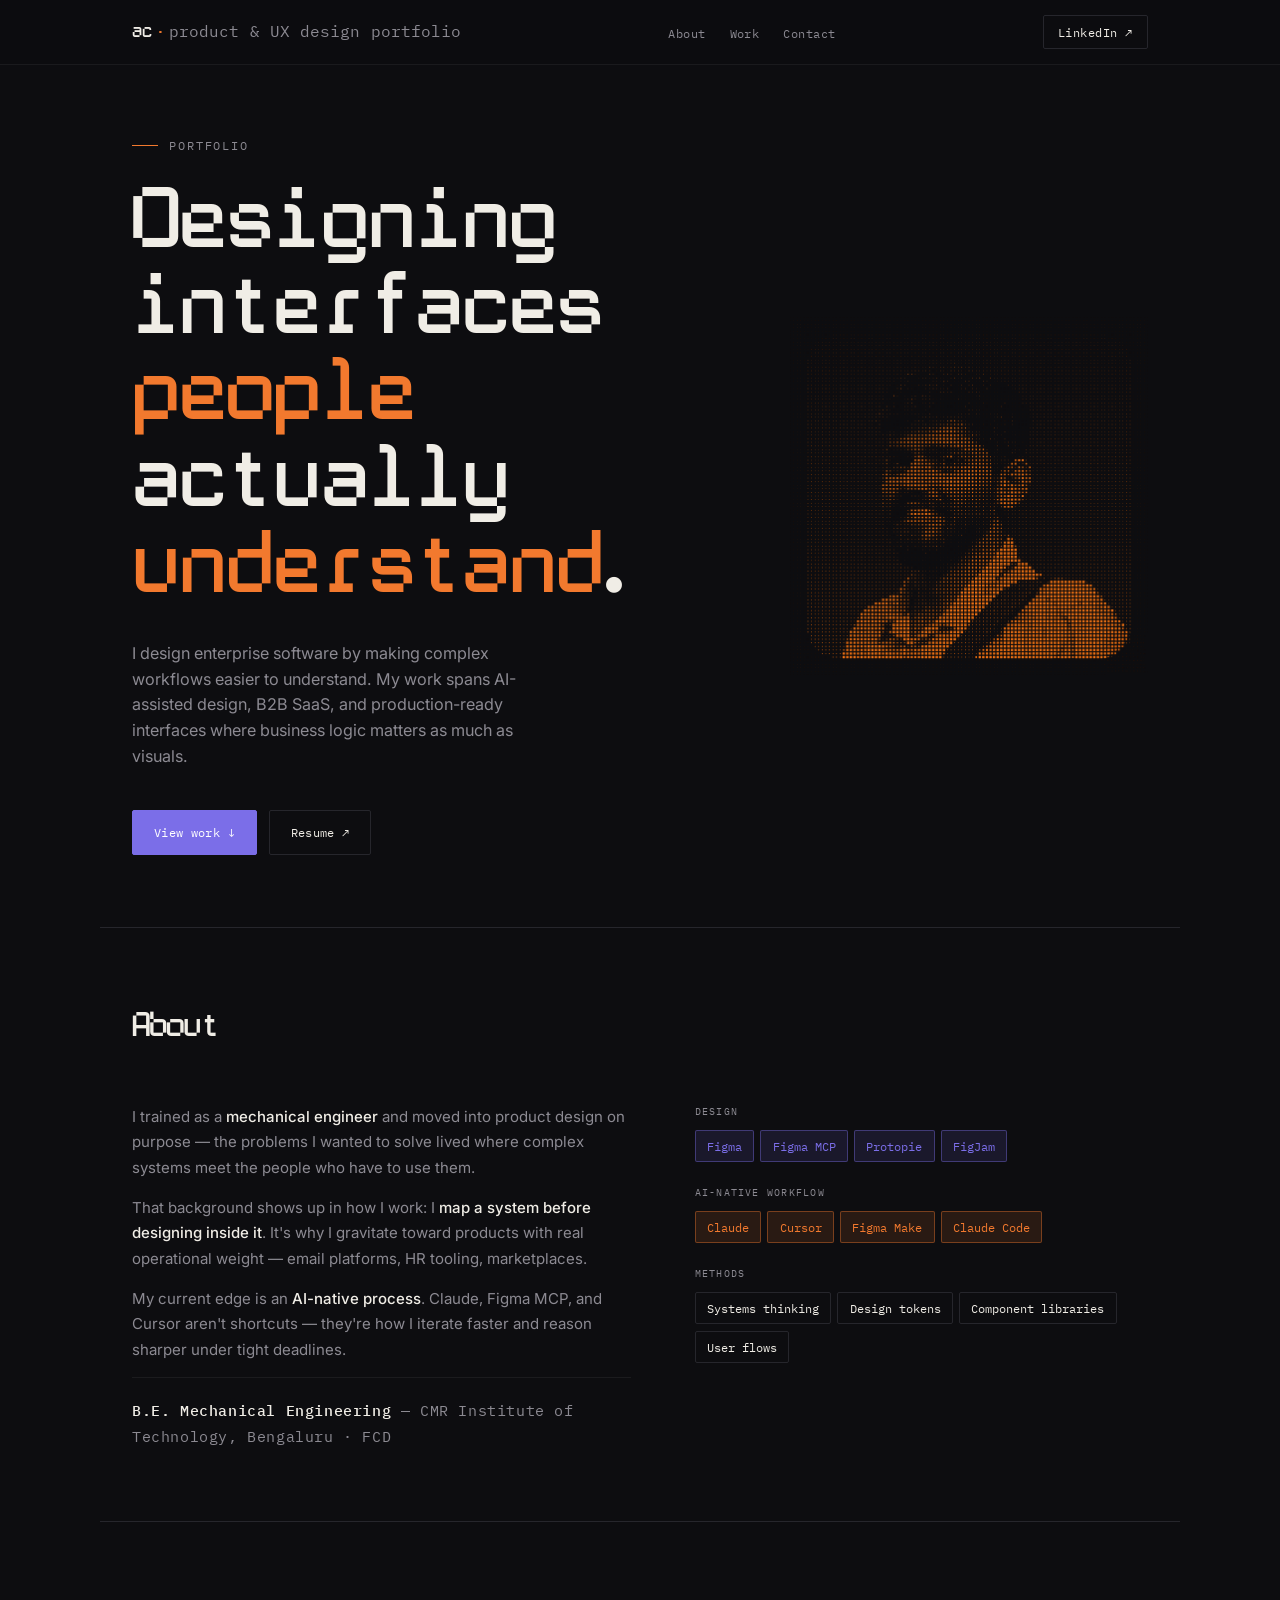
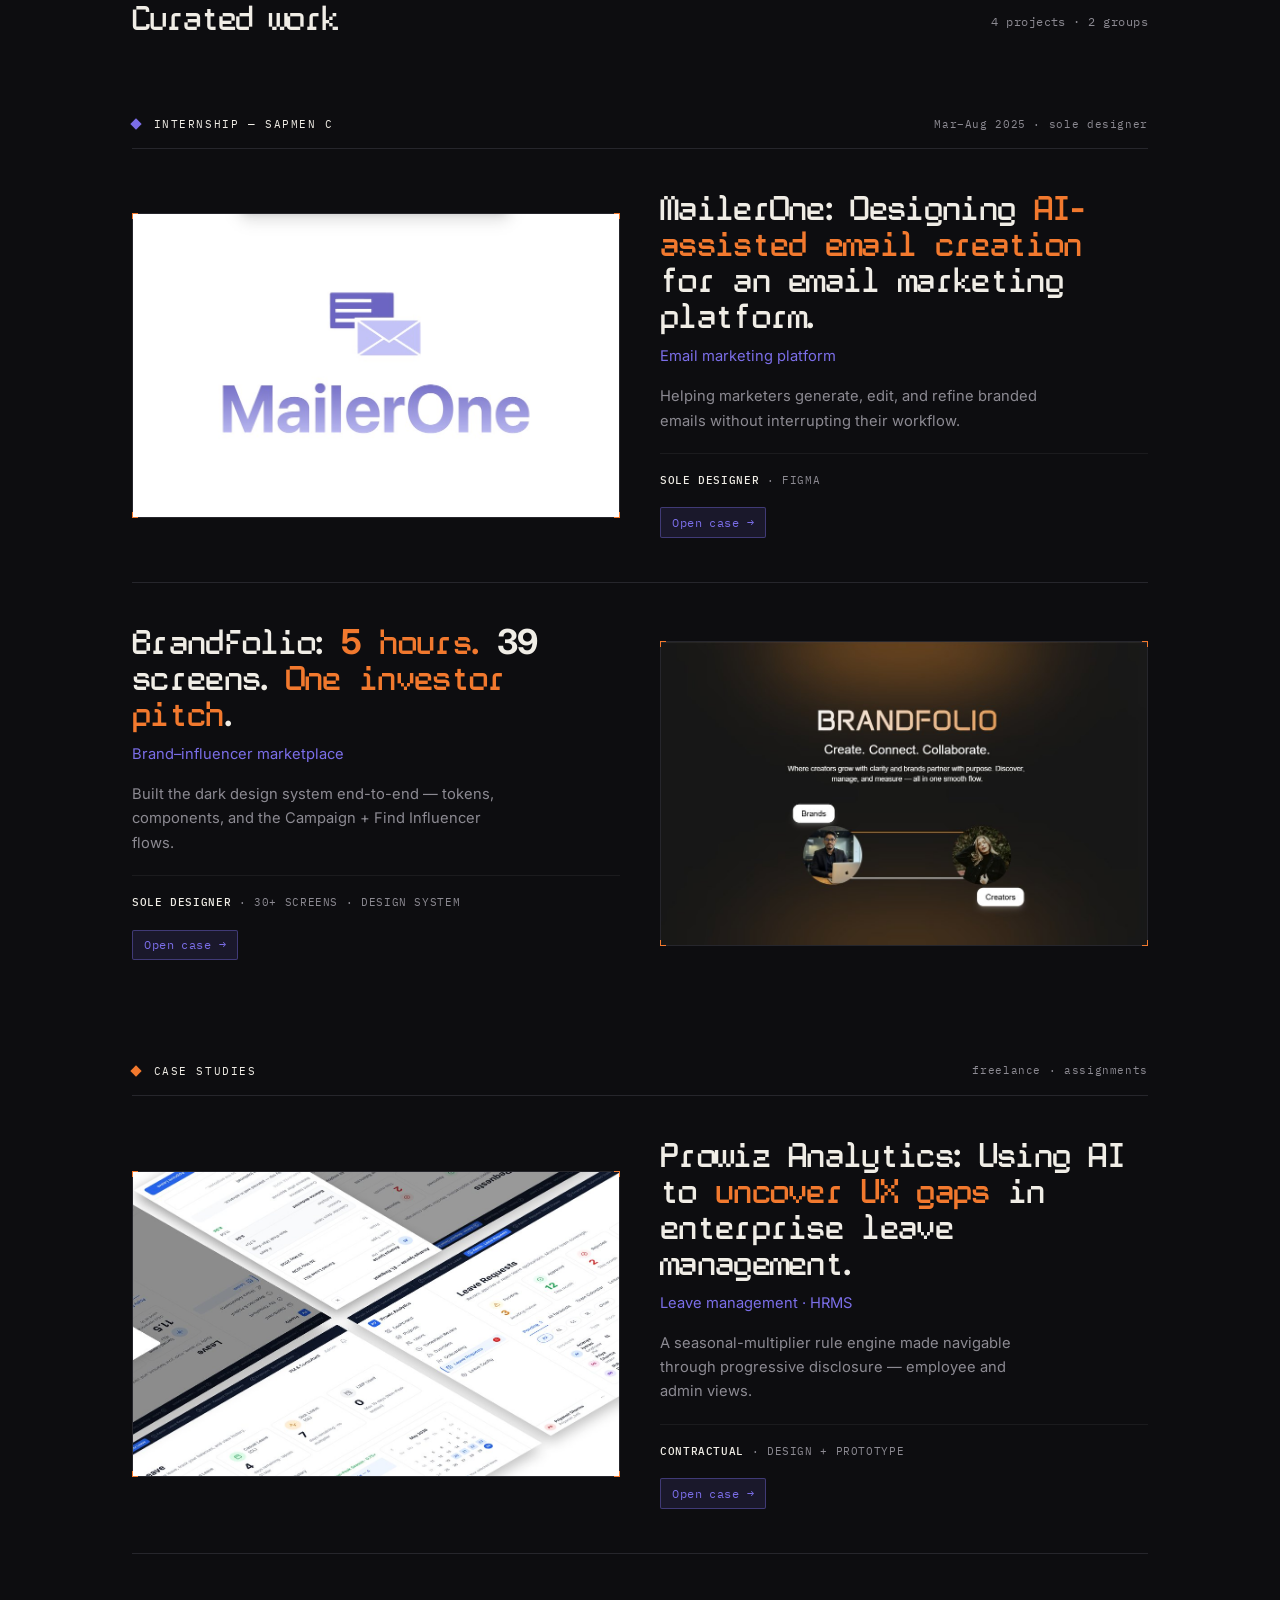
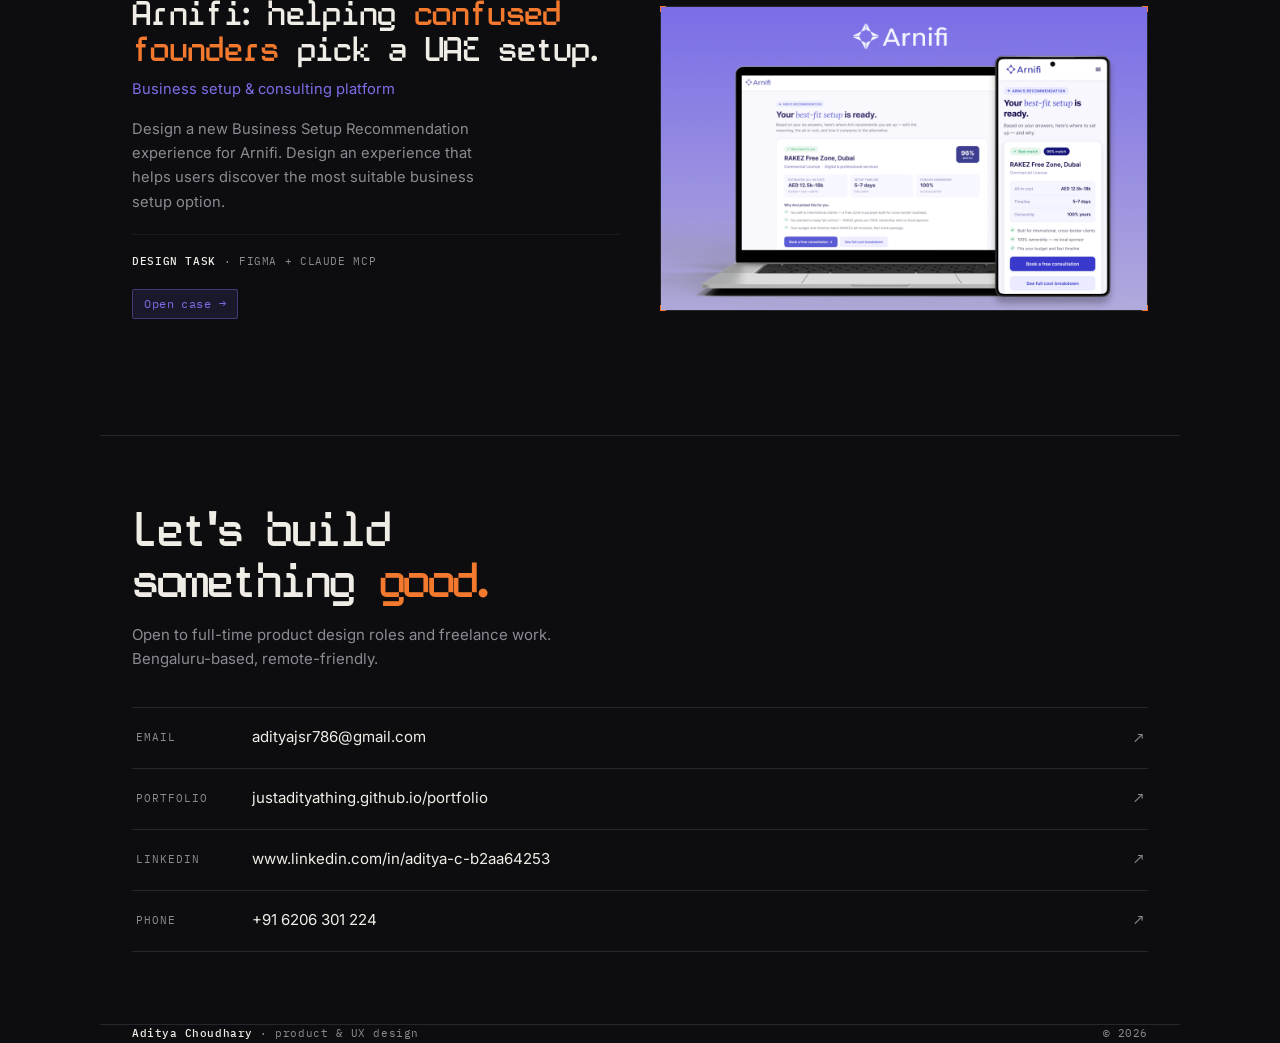
==== commit b647b1f6: "Update resume link (Google Drive) and LinkedIn handle (aditya-c)" ====
--- a/index.html
+++ b/index.html
@@ -304,7 +304,7 @@
       <li><a href="#work">Work</a></li>
       <li><a href="#contact">Contact</a></li>
     </ul>
-    <a href="https://linkedin.com/in/aditya-choudhary-b2aa64253" target="_blank" rel="noopener" class="nav-cta">LinkedIn ↗</a>
+    <a href="https://www.linkedin.com/in/aditya-c-b2aa64253" target="_blank" rel="noopener" class="nav-cta">LinkedIn ↗</a>
   </div>
 </nav>
 
@@ -317,7 +317,7 @@
     <p class="hero-sub">I design enterprise software by making complex workflows easier to understand. My work spans AI-assisted design, B2B SaaS, and production-ready interfaces where business logic matters as much as visuals.</p>
     <div class="hero-btns">
       <a href="#work" class="btn-p">View work ↓</a>
-      <a href="Aditya-Choudhary-Resume.pdf" target="_blank" rel="noopener" class="btn-g">Resume ↗</a>
+      <a href="https://drive.google.com/file/d/1PGc3i5ImtC82v_xX5AiTuT09uA0ALa4u/view?usp=sharing" target="_blank" rel="noopener" class="btn-g">Resume ↗</a>
     </div>
   </div>
   <div class="hero-portrait hero-portrait--desktop" role="img" aria-label="Halftone portrait of Aditya Choudhary"></div>
@@ -468,8 +468,8 @@
     <a href="https://justadityathing.github.io/portfolio" target="_blank" rel="noopener" class="ct-row">
       <span class="ct-k mono">Portfolio</span><span class="ct-v">justadityathing.github.io/portfolio</span><span class="ct-arrow mono">↗</span>
     </a>
-    <a href="https://linkedin.com/in/aditya-choudhary-b2aa64253" target="_blank" rel="noopener" class="ct-row">
-      <span class="ct-k mono">LinkedIn</span><span class="ct-v">linkedin.com/in/aditya-choudhary-b2aa64253</span><span class="ct-arrow mono">↗</span>
+    <a href="https://www.linkedin.com/in/aditya-c-b2aa64253" target="_blank" rel="noopener" class="ct-row">
+      <span class="ct-k mono">LinkedIn</span><span class="ct-v">www.linkedin.com/in/aditya-c-b2aa64253</span><span class="ct-arrow mono">↗</span>
     </a>
     <a href="tel:+916206301224" class="ct-row">
       <span class="ct-k mono">Phone</span><span class="ct-v">+91 6206 301 224</span><span class="ct-arrow mono">↗</span>
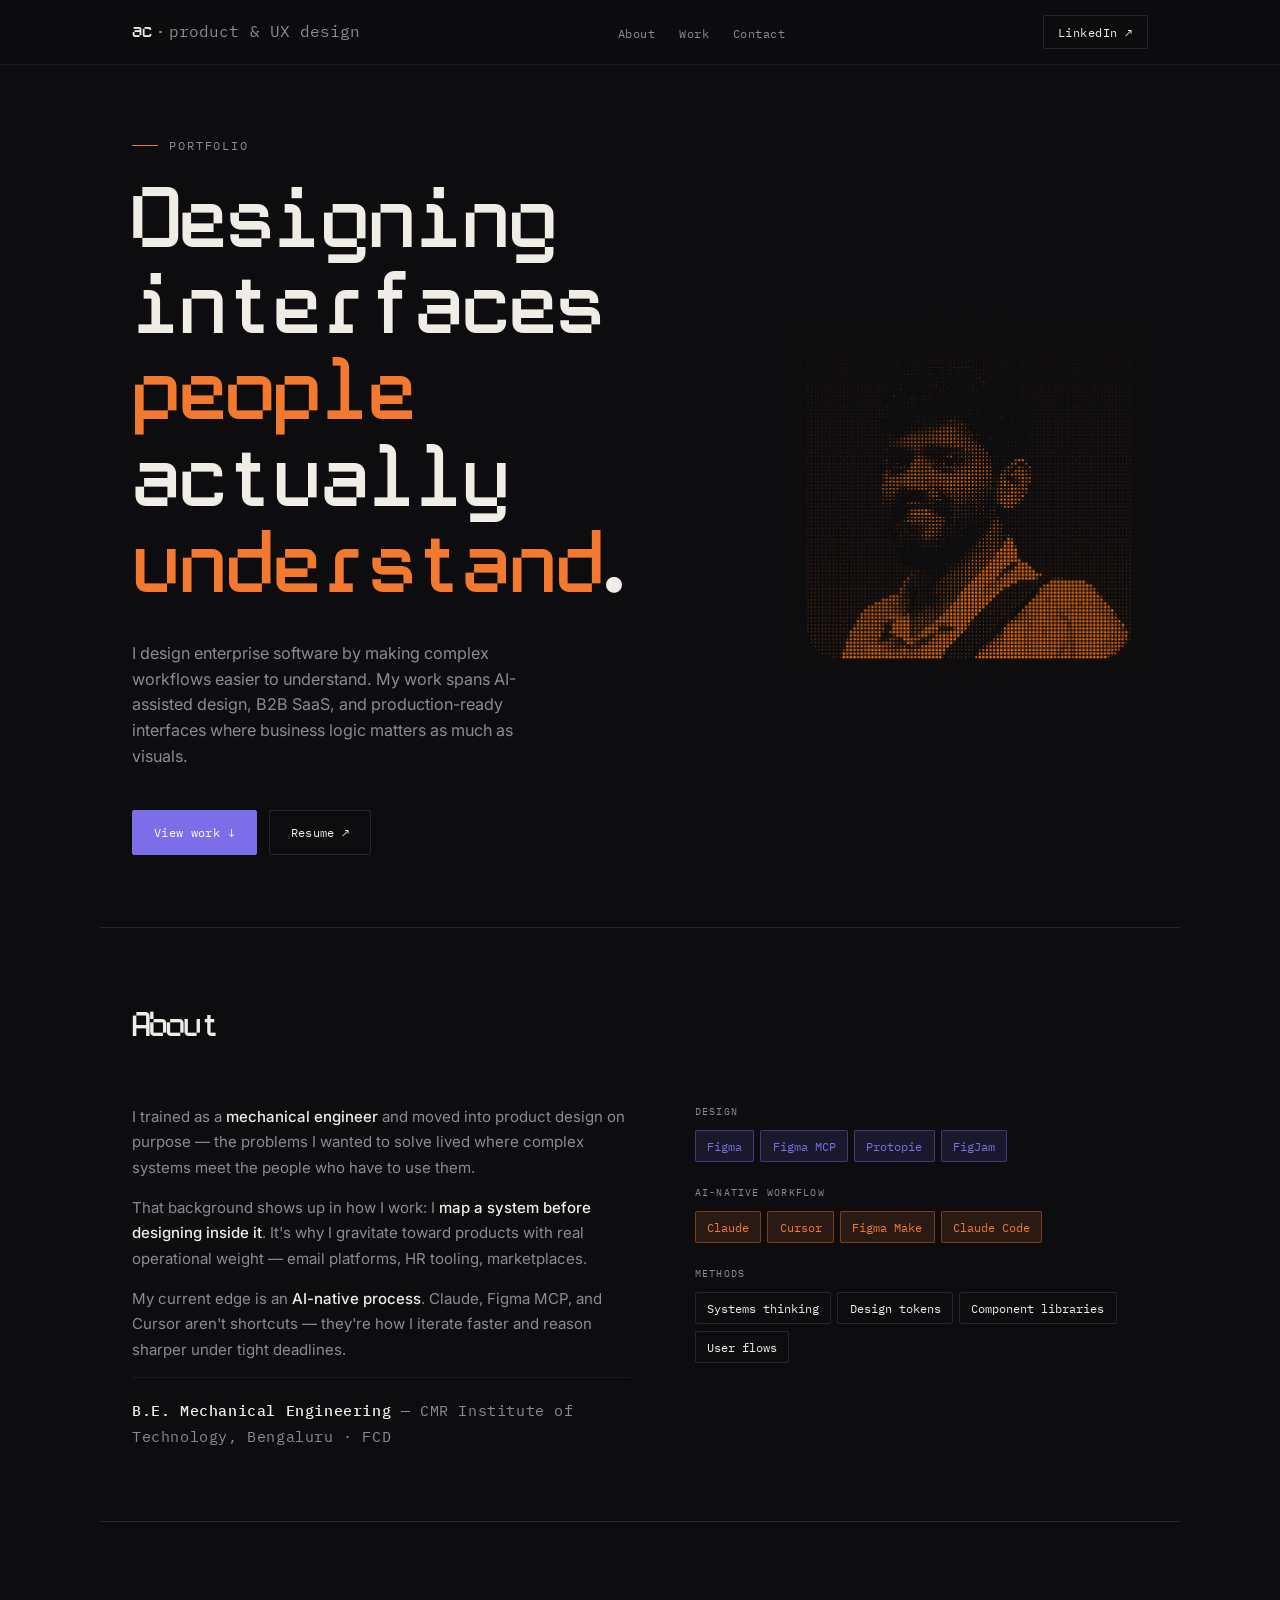
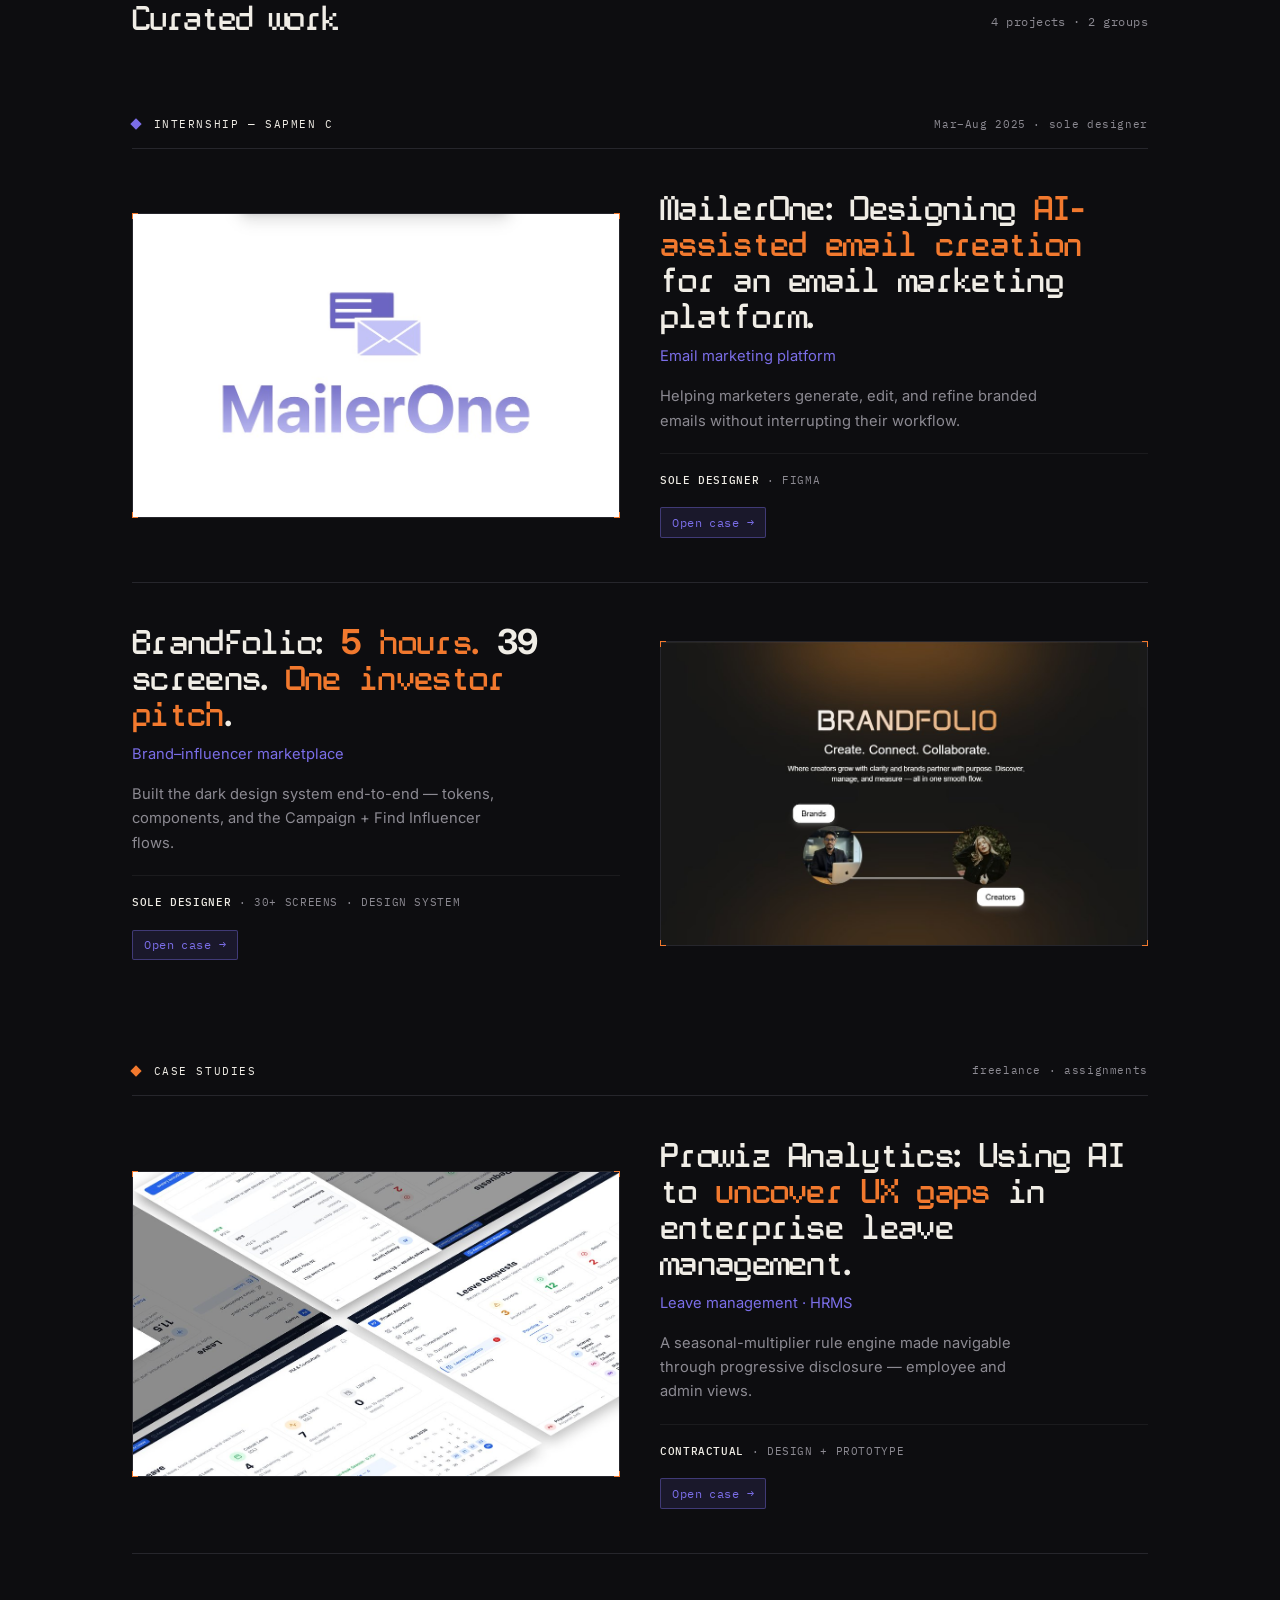
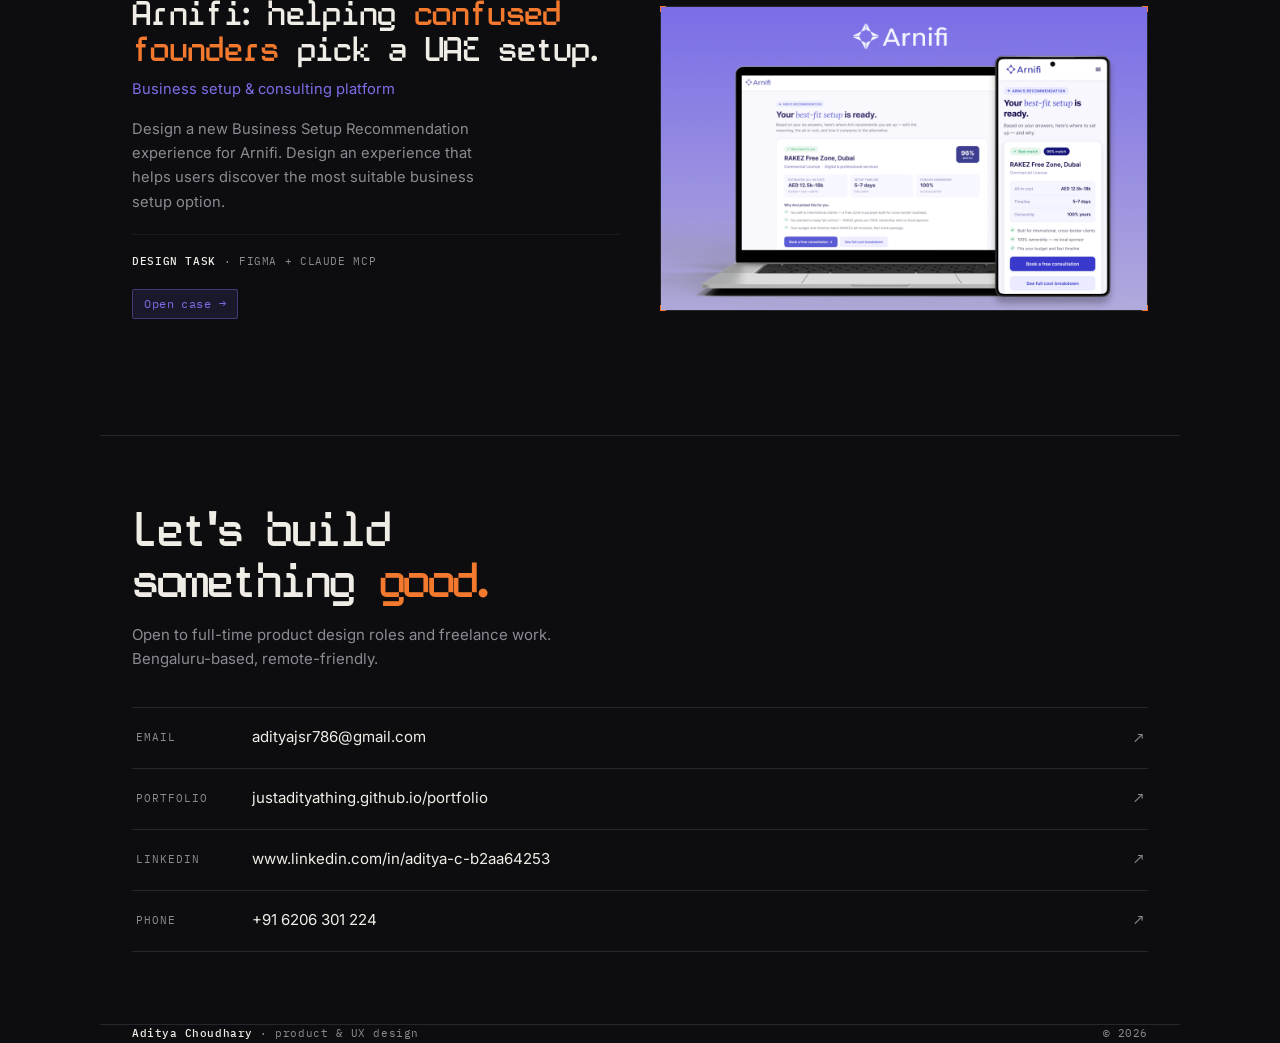
==== commit 566cab4b: "Logo: drop 'portfolio' → product & UX design" ====
--- a/index.html
+++ b/index.html
@@ -298,7 +298,7 @@
 <!-- NAV -->
 <nav>
   <div class="nav-in">
-    <a href="#" class="nav-logo"><span class="logo-ac">ac</span><span class="logo-sep">·</span><span class="logo-txt">product &amp; UX design portfolio</span></a>
+    <a href="#" class="nav-logo"><span class="logo-ac">ac</span><span class="logo-sep">·</span><span class="logo-txt">product &amp; UX design</span></a>
     <ul class="nav-links">
       <li><a href="#about">About</a></li>
       <li><a href="#work">Work</a></li>
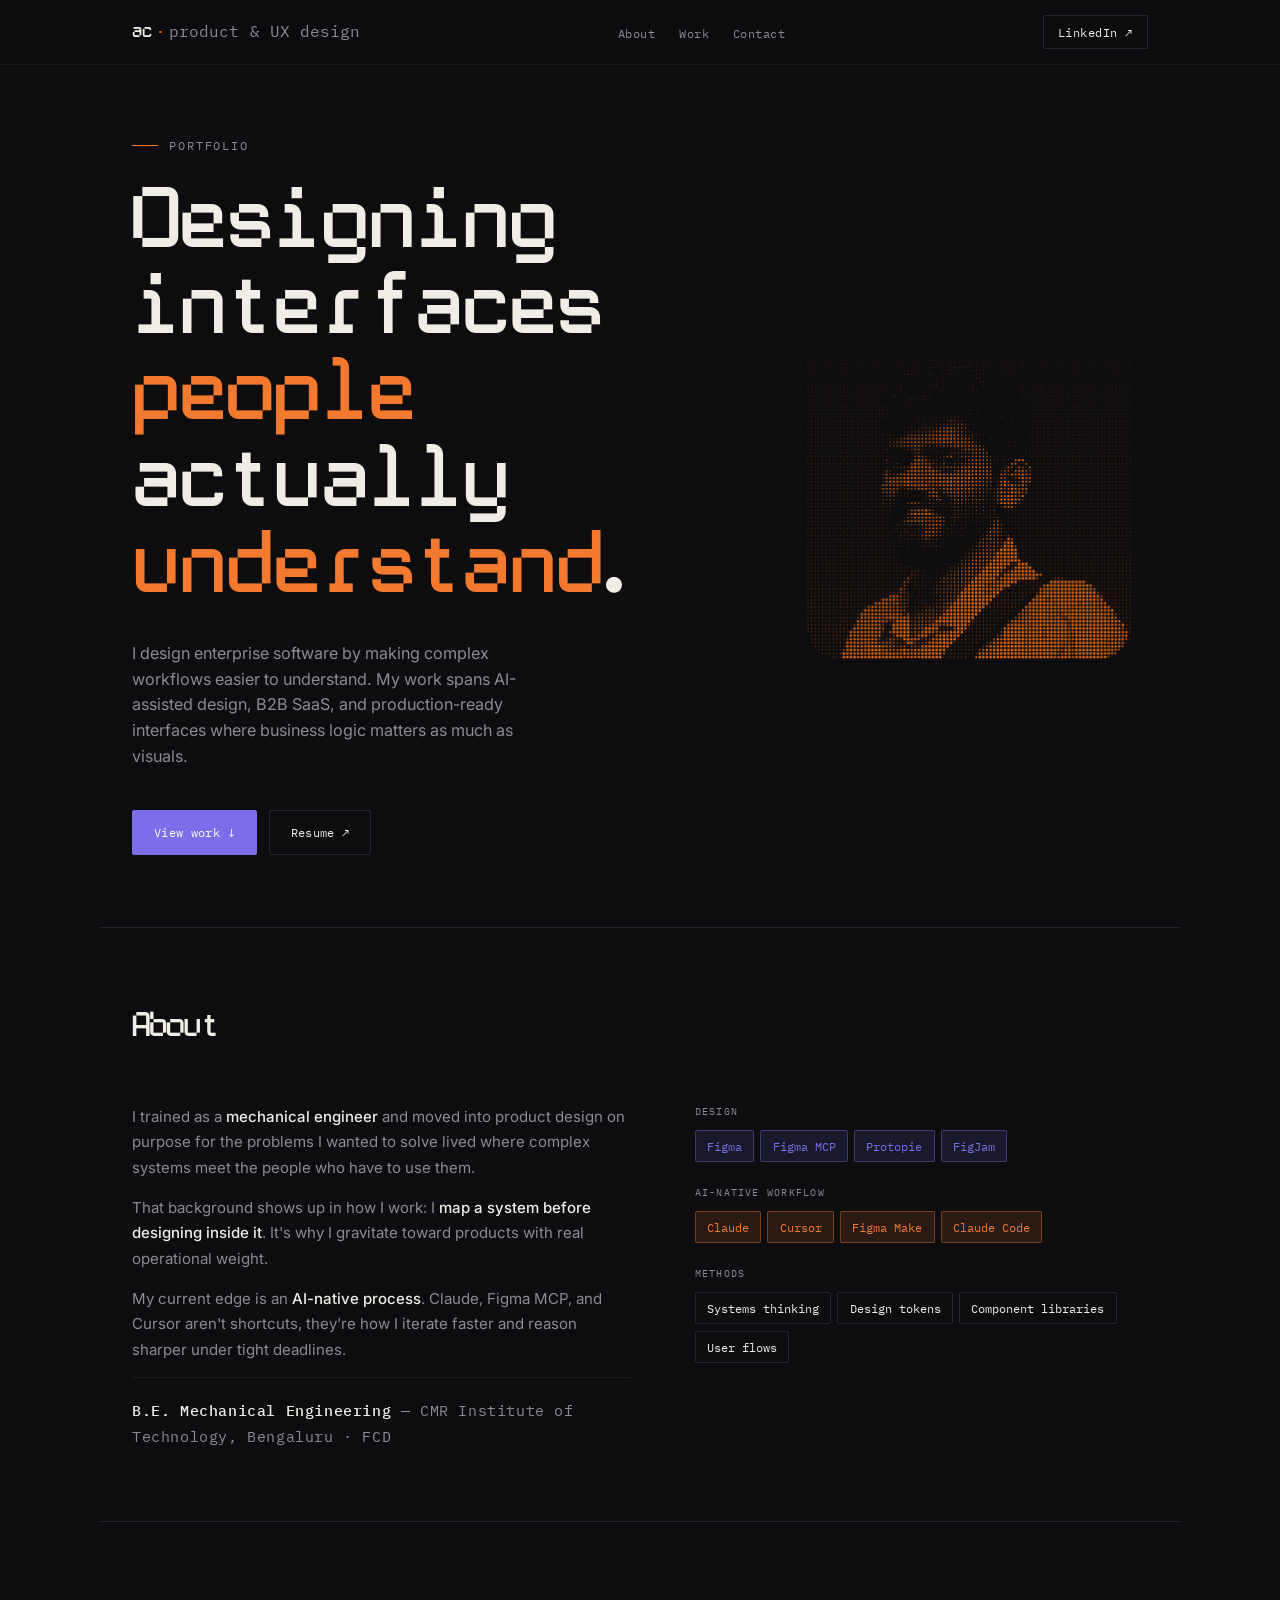
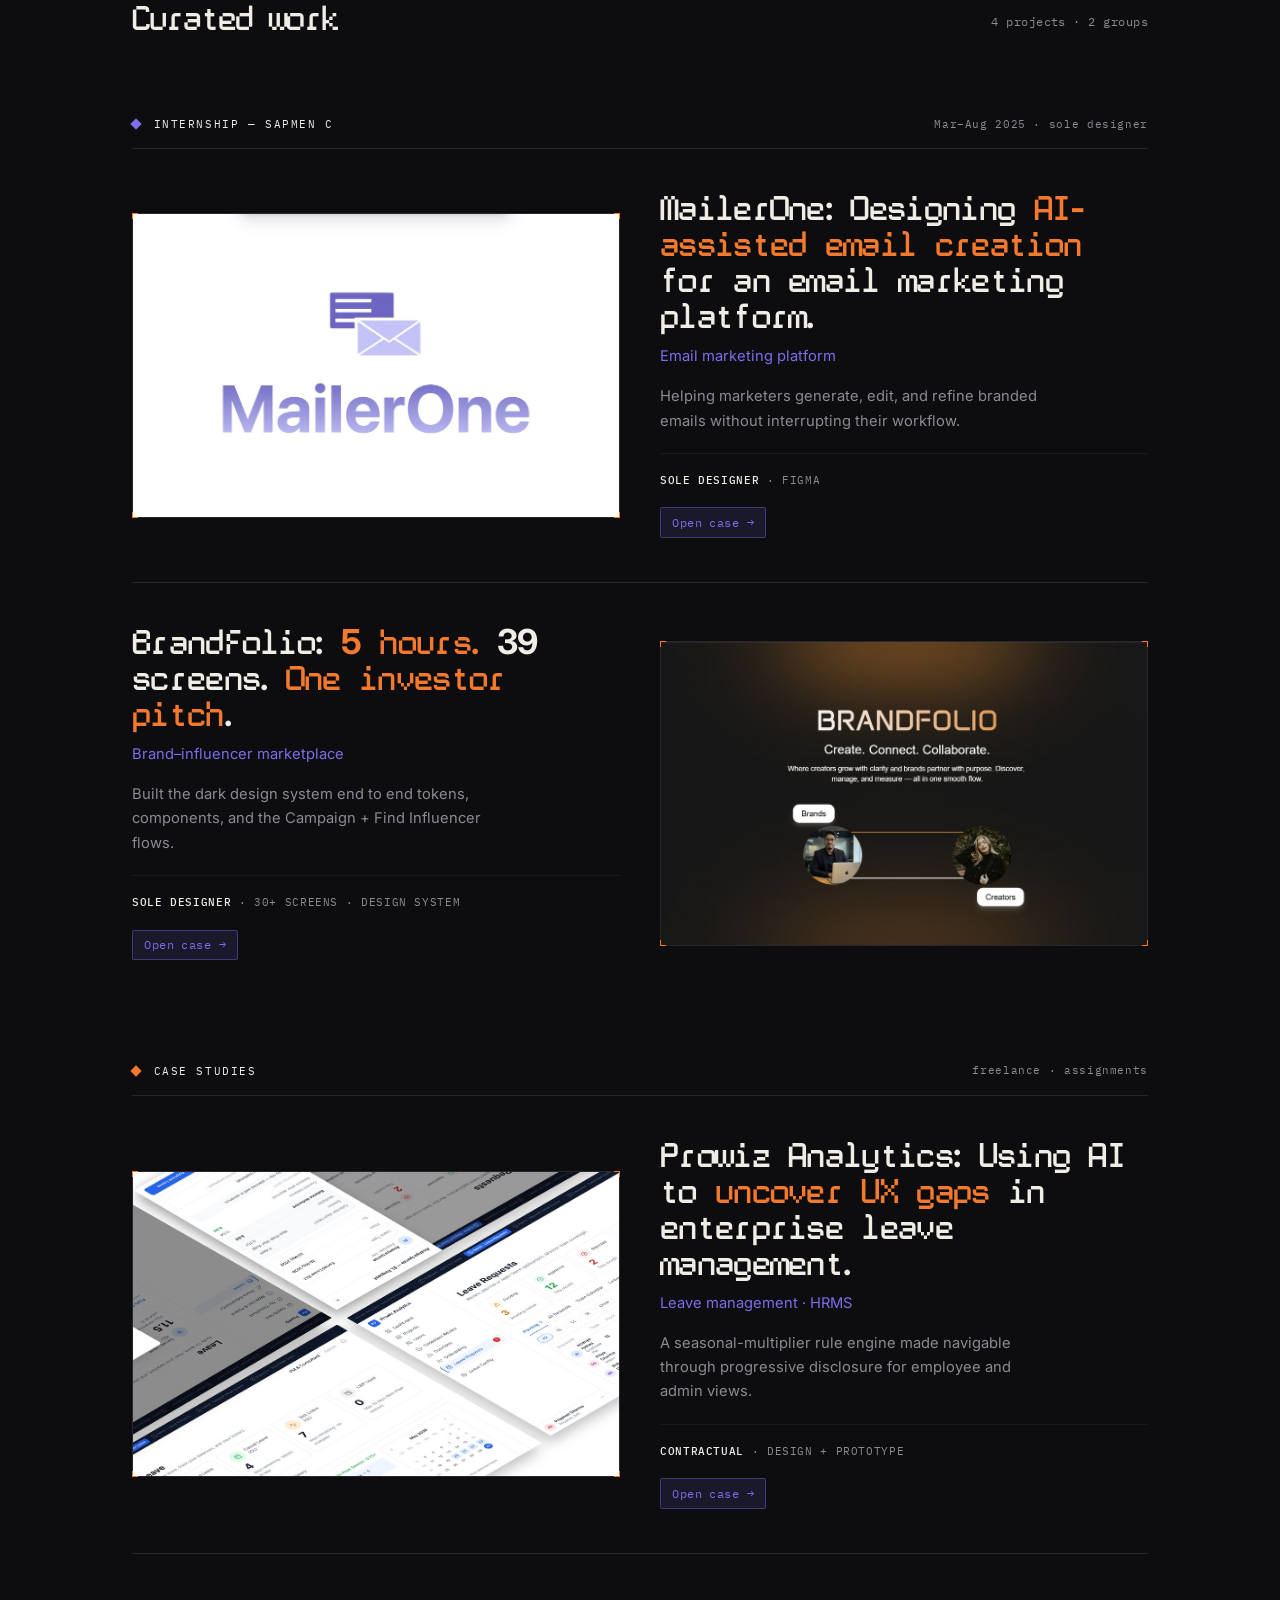
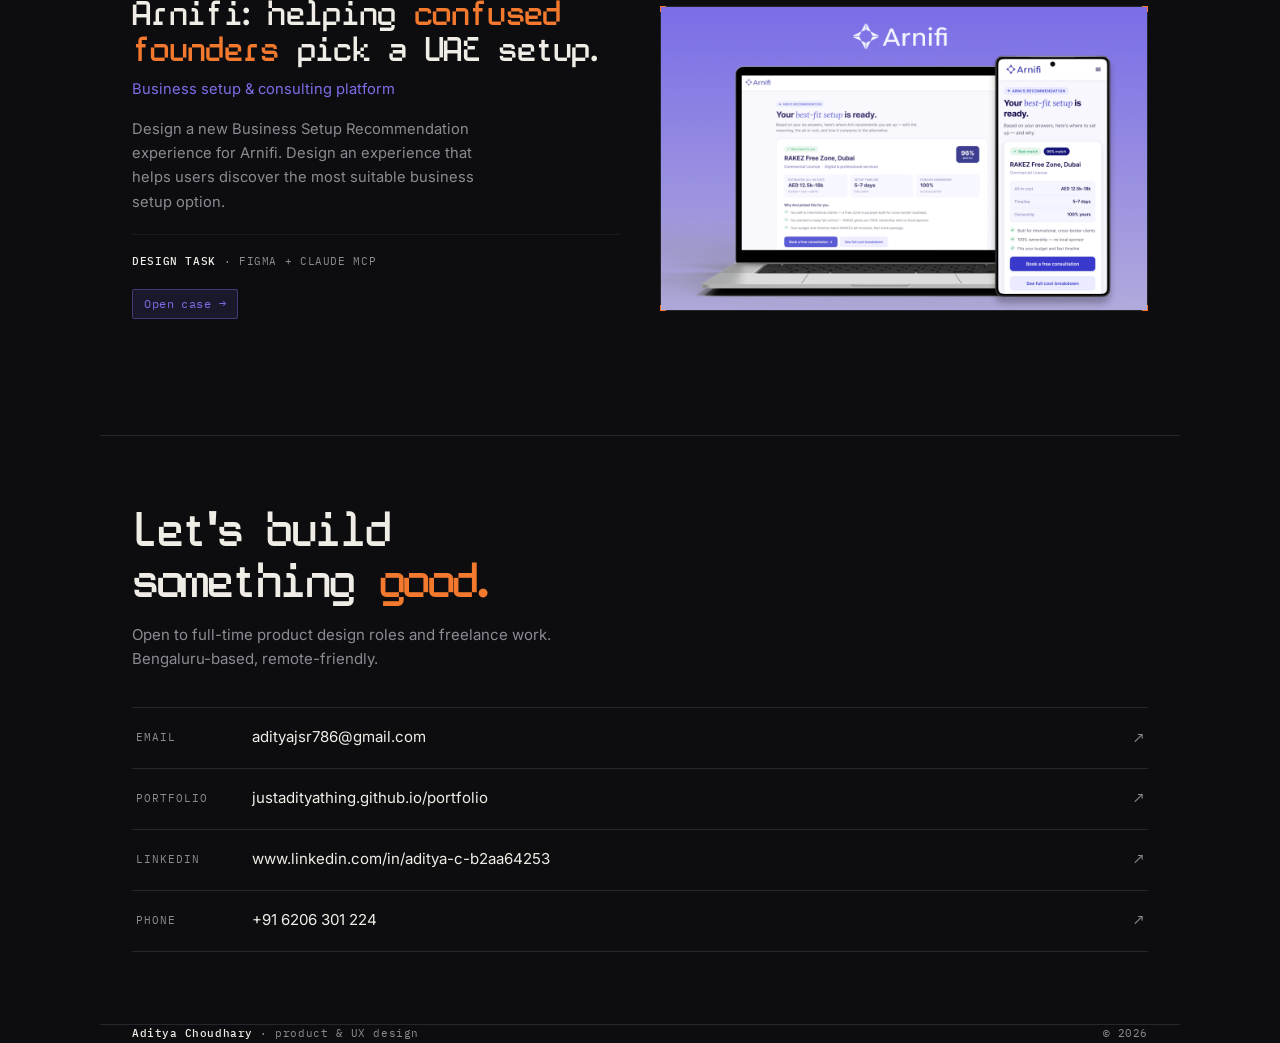
==== commit 21fc5ccd: "Update index.html" ====
--- a/index.html
+++ b/index.html
@@ -332,9 +332,9 @@
   </div>
   <div class="about-grid">
     <div class="about-copy">
-      <p>I trained as a <b>mechanical engineer</b> and moved into product design on purpose — the problems I wanted to solve lived where complex systems meet the people who have to use them.</p>
-      <p>That background shows up in how I work: I <b>map a system before designing inside it</b>. It's why I gravitate toward products with real operational weight — email platforms, HR tooling, marketplaces.</p>
-      <p>My current edge is an <b>AI-native process</b>. Claude, Figma MCP, and Cursor aren't shortcuts — they're how I iterate faster and reason sharper under tight deadlines.</p>
+      <p>I trained as a <b>mechanical engineer</b> and moved into product design on purpose for the problems I wanted to solve lived where complex systems meet the people who have to use them.</p>
+      <p>That background shows up in how I work: I <b>map a system before designing inside it</b>. It's why I gravitate toward products with real operational weight.</p>
+      <p>My current edge is an <b>AI-native process</b>. Claude, Figma MCP, and Cursor aren't shortcuts, they're how I iterate faster and reason sharper under tight deadlines.</p>
       <p class="about-bg">
         <b>B.E. Mechanical Engineering</b> — CMR Institute of Technology, Bengaluru · FCD
       </p>
@@ -407,7 +407,7 @@
     <div class="proj-body">
       <h3 class="proj-name">BrandFolio: <em>5 hours.</em> 39 screens. <em>One investor pitch</em>.</h3>
       <p class="proj-tagline">Brand–influencer marketplace</p>
-      <p class="proj-desc">Built the dark design system end-to-end — tokens, components, and the Campaign + Find Influencer flows.</p>
+      <p class="proj-desc">Built the dark design system end to end tokens, components, and the Campaign + Find Influencer flows.</p>
       <p class="proj-meta mono"><b>Sole designer</b> · 30+ screens · design system</p>
       <a href="brandfolio.html" class="proj-link mono">Open case →</a>
     </div>
@@ -430,7 +430,7 @@
     <div class="proj-body">
       <h3 class="proj-name">Prowiz Analytics: Using AI to <em>uncover UX gaps</em> in enterprise leave management.</h3>
       <p class="proj-tagline">Leave management · HRMS</p>
-      <p class="proj-desc">A seasonal-multiplier rule engine made navigable through progressive disclosure — employee and admin views.</p>
+      <p class="proj-desc">A seasonal-multiplier rule engine made navigable through progressive disclosure for employee and admin views.</p>
       <p class="proj-meta mono"><b>Contractual</b> · design + prototype</p>
       <a href="prowiz.html" class="proj-link mono">Open case →</a>
     </div>
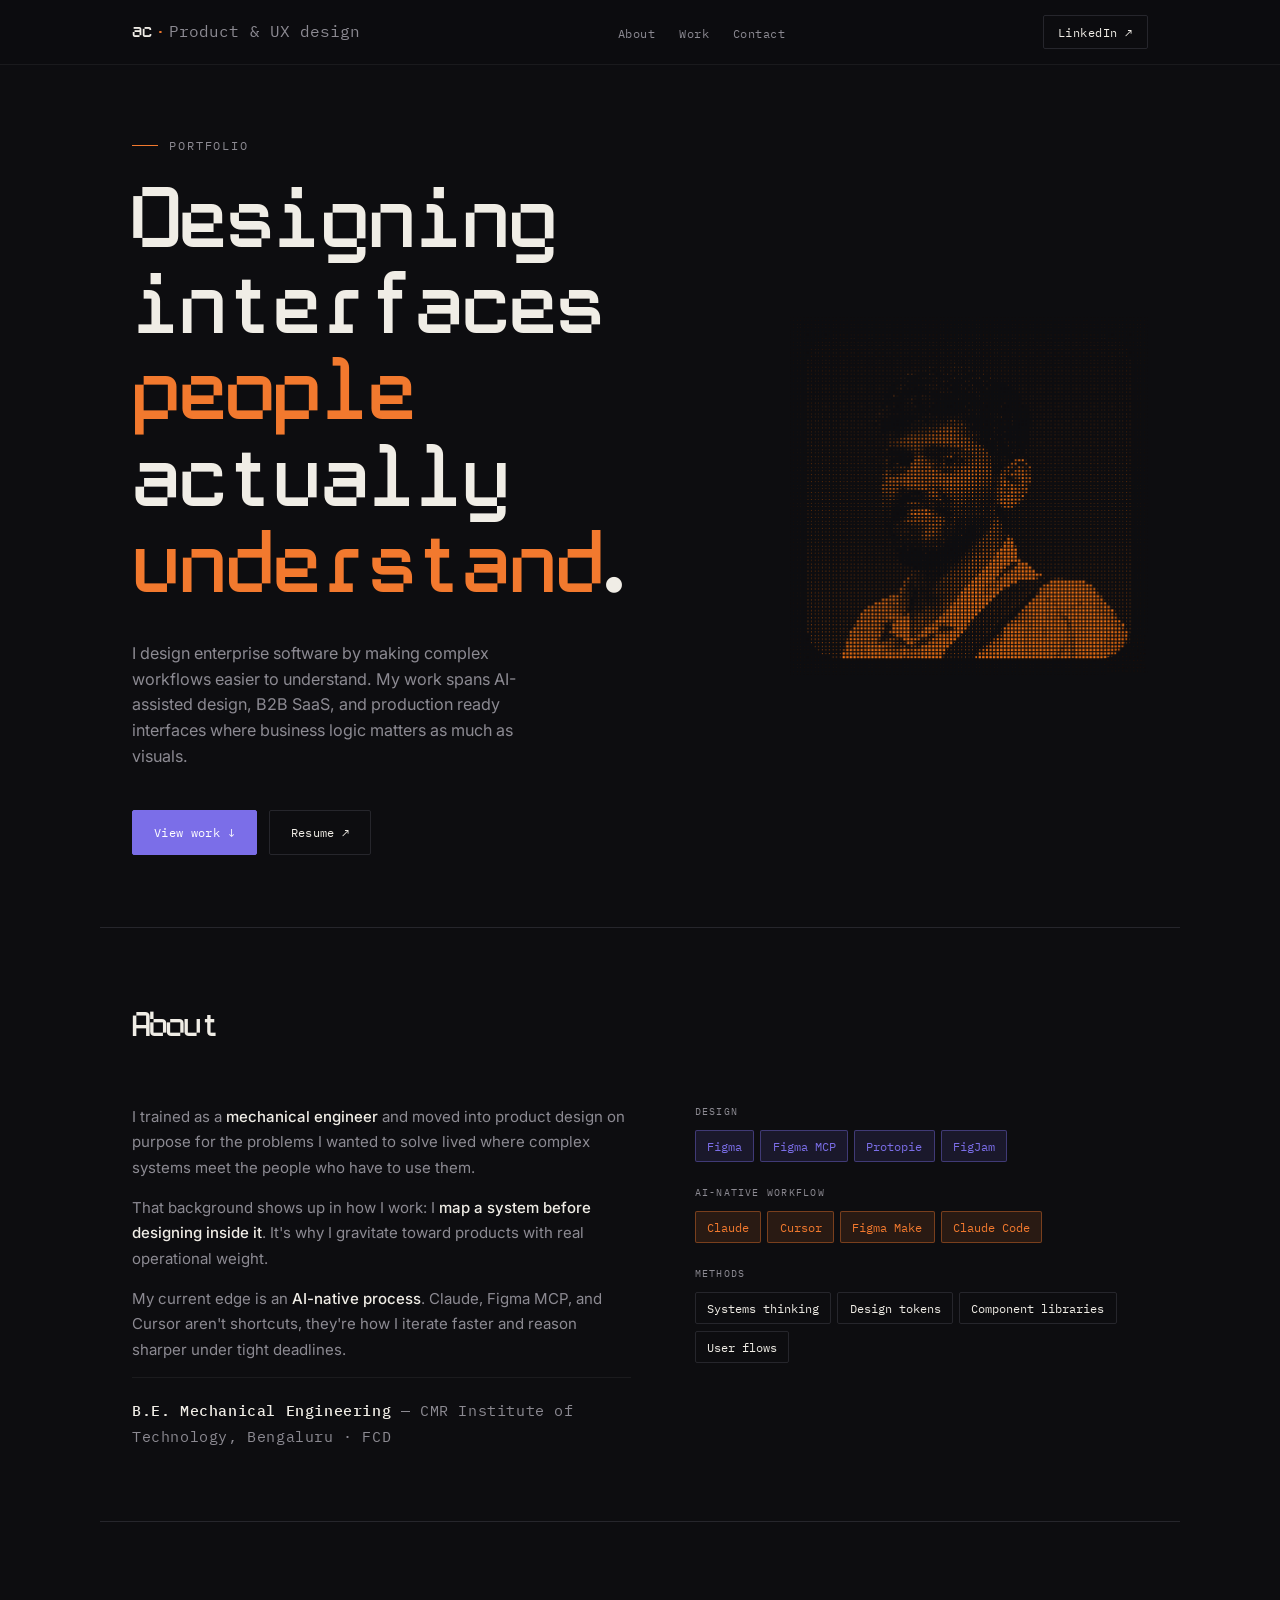
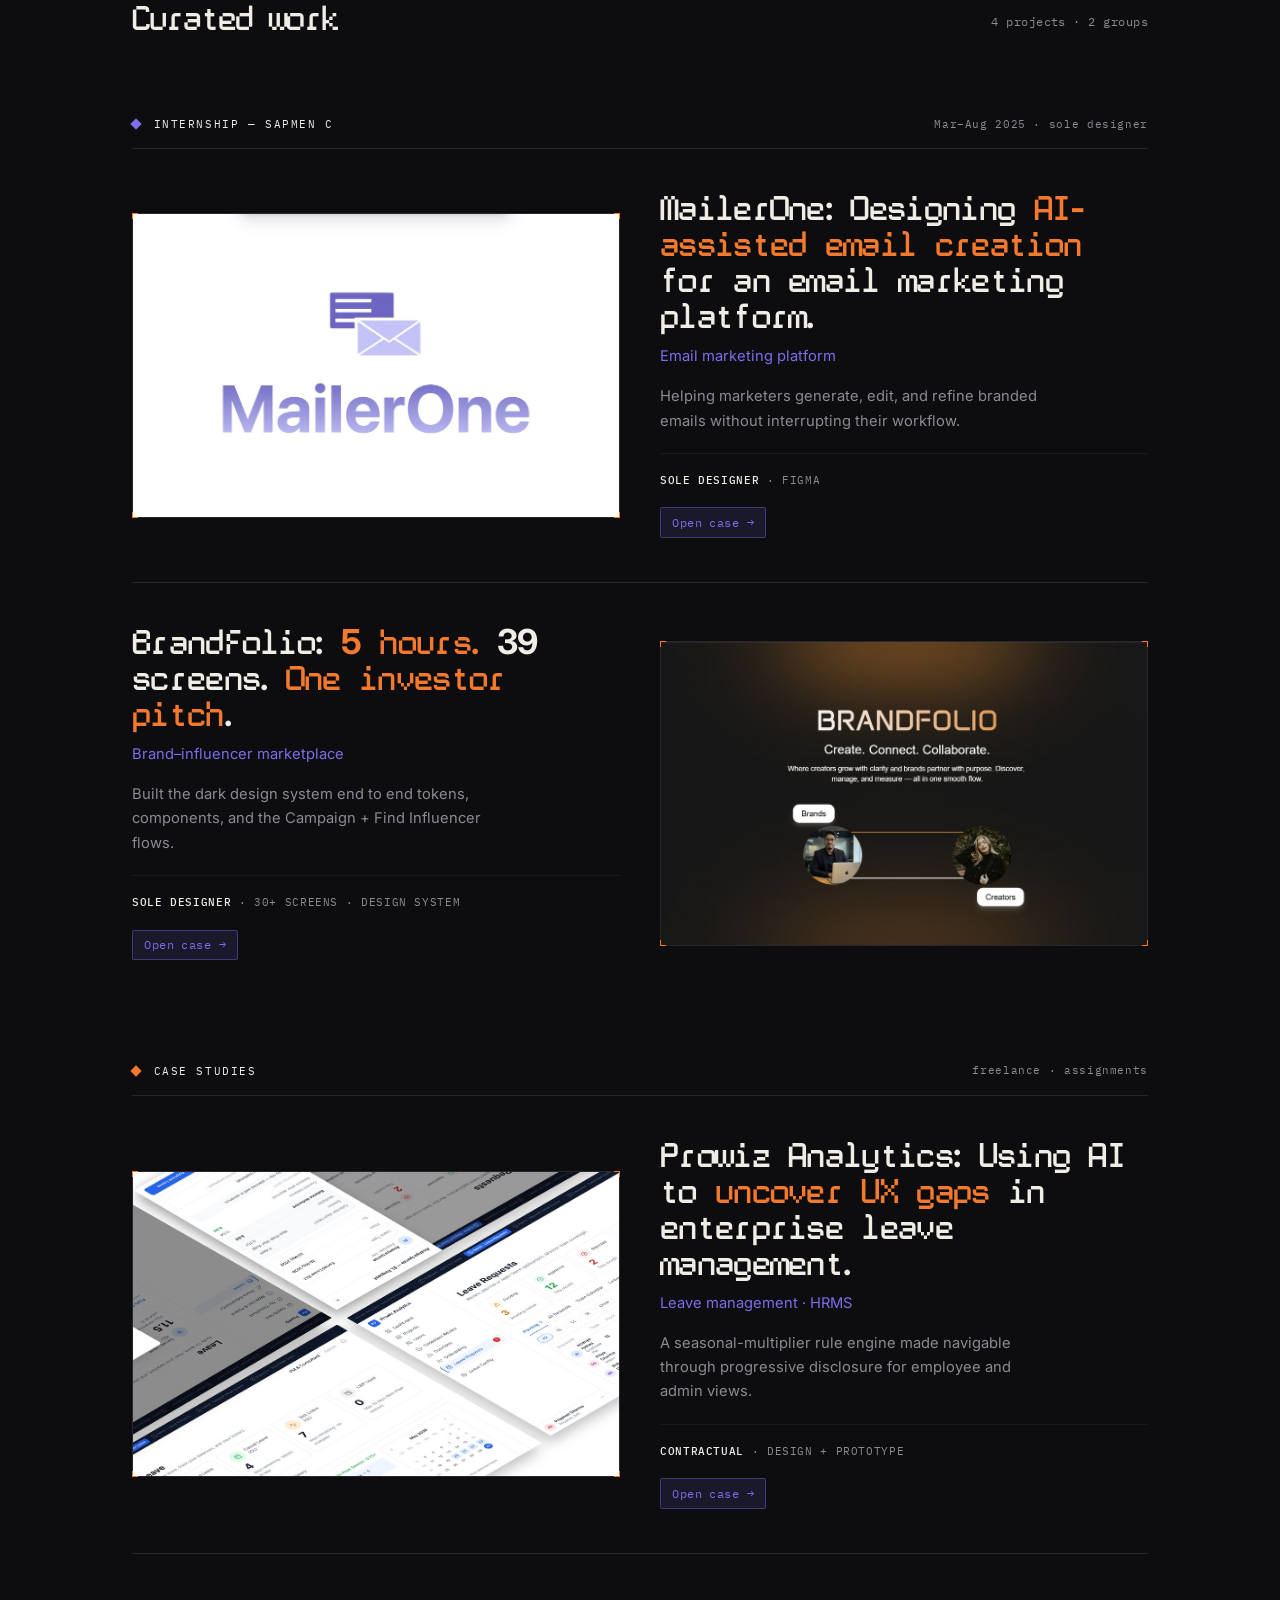
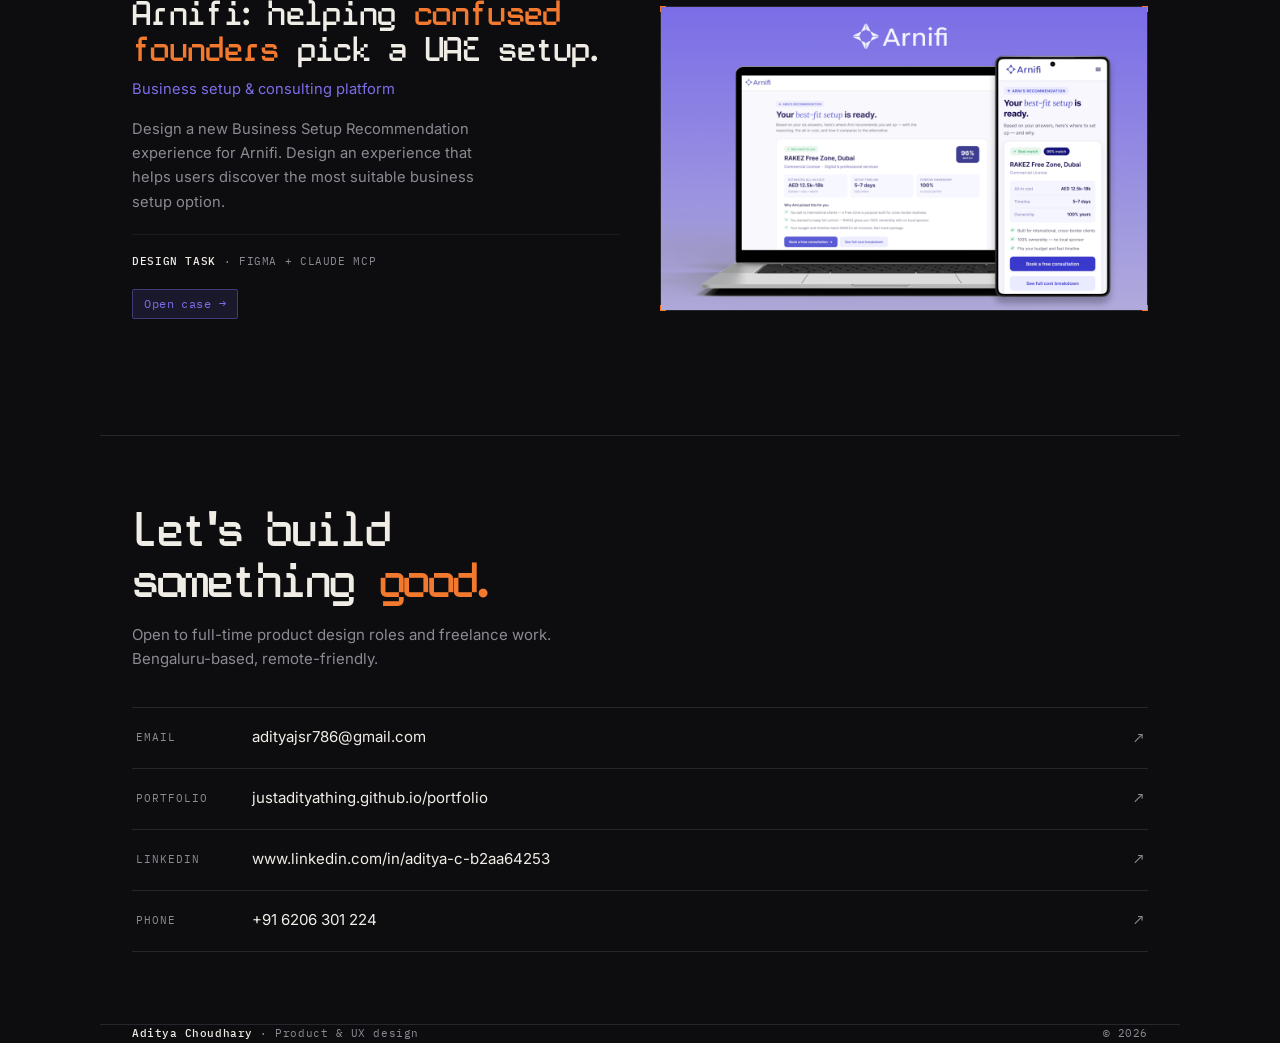
==== commit 02263a4a: "Update index.html" ====
--- a/index.html
+++ b/index.html
@@ -298,7 +298,7 @@
 <!-- NAV -->
 <nav>
   <div class="nav-in">
-    <a href="#" class="nav-logo"><span class="logo-ac">ac</span><span class="logo-sep">·</span><span class="logo-txt">product &amp; UX design</span></a>
+    <a href="#" class="nav-logo"><span class="logo-ac">ac</span><span class="logo-sep">·</span><span class="logo-txt">Product &amp; UX design</span></a>
     <ul class="nav-links">
       <li><a href="#about">About</a></li>
       <li><a href="#work">Work</a></li>
@@ -314,7 +314,7 @@
     <p class="hero-eye mono">Portfolio</p>
     <div class="hero-portrait hero-portrait--mobile" role="img" aria-label="Halftone portrait of Aditya Choudhary"></div>
     <h1 class="hero-h1">Designing interfaces <em>people</em> actually <em>understand</em>.</h1>
-    <p class="hero-sub">I design enterprise software by making complex workflows easier to understand. My work spans AI-assisted design, B2B SaaS, and production-ready interfaces where business logic matters as much as visuals.</p>
+    <p class="hero-sub">I design enterprise software by making complex workflows easier to understand. My work spans AI-assisted design, B2B SaaS, and production ready interfaces where business logic matters as much as visuals.</p>
     <div class="hero-btns">
       <a href="#work" class="btn-p">View work ↓</a>
       <a href="https://drive.google.com/file/d/1PGc3i5ImtC82v_xX5AiTuT09uA0ALa4u/view?usp=sharing" target="_blank" rel="noopener" class="btn-g">Resume ↗</a>
@@ -479,7 +479,7 @@
 
 <footer class="shell" style="max-width:1080px">
   <div class="ft-in">
-    <span><b>Aditya Choudhary</b> · product &amp; UX design</span>
+    <span><b>Aditya Choudhary</b> · Product &amp; UX design</span>
     <span>© 2026</span>
   </div>
 </footer>
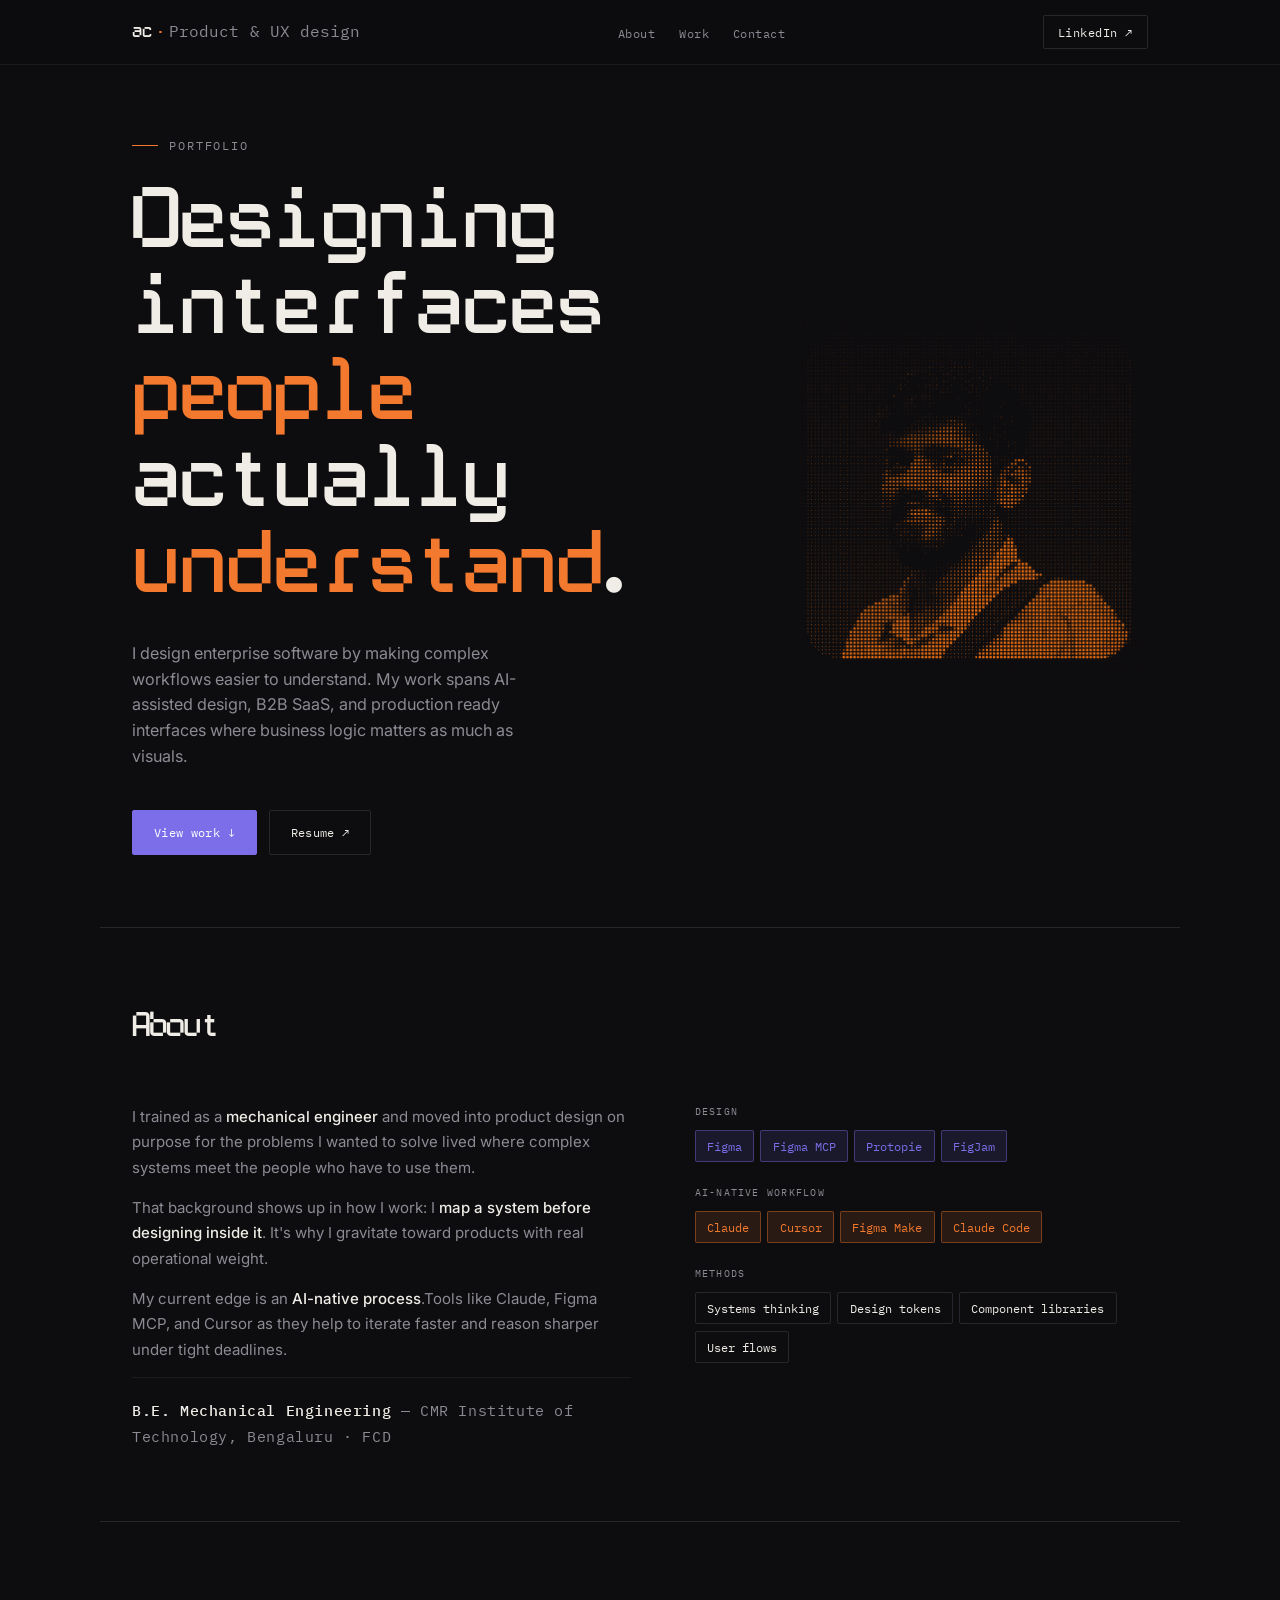
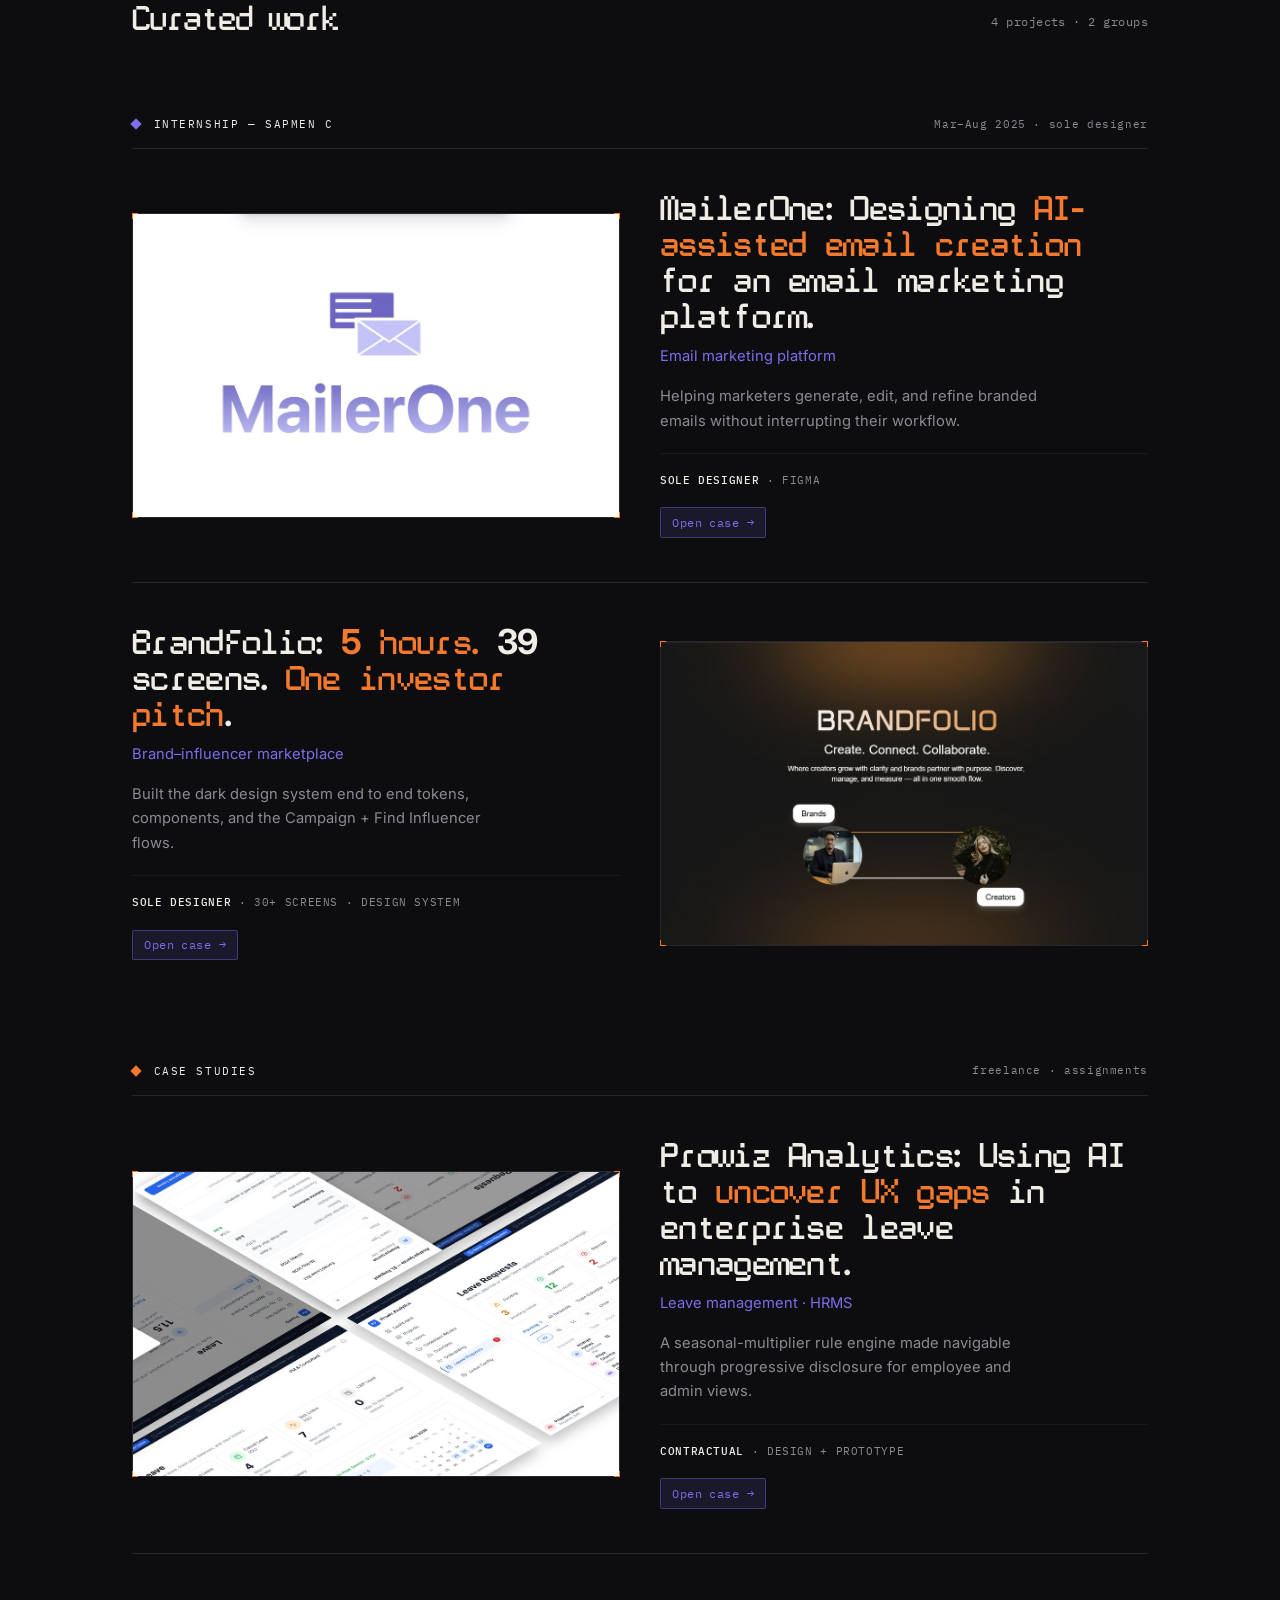
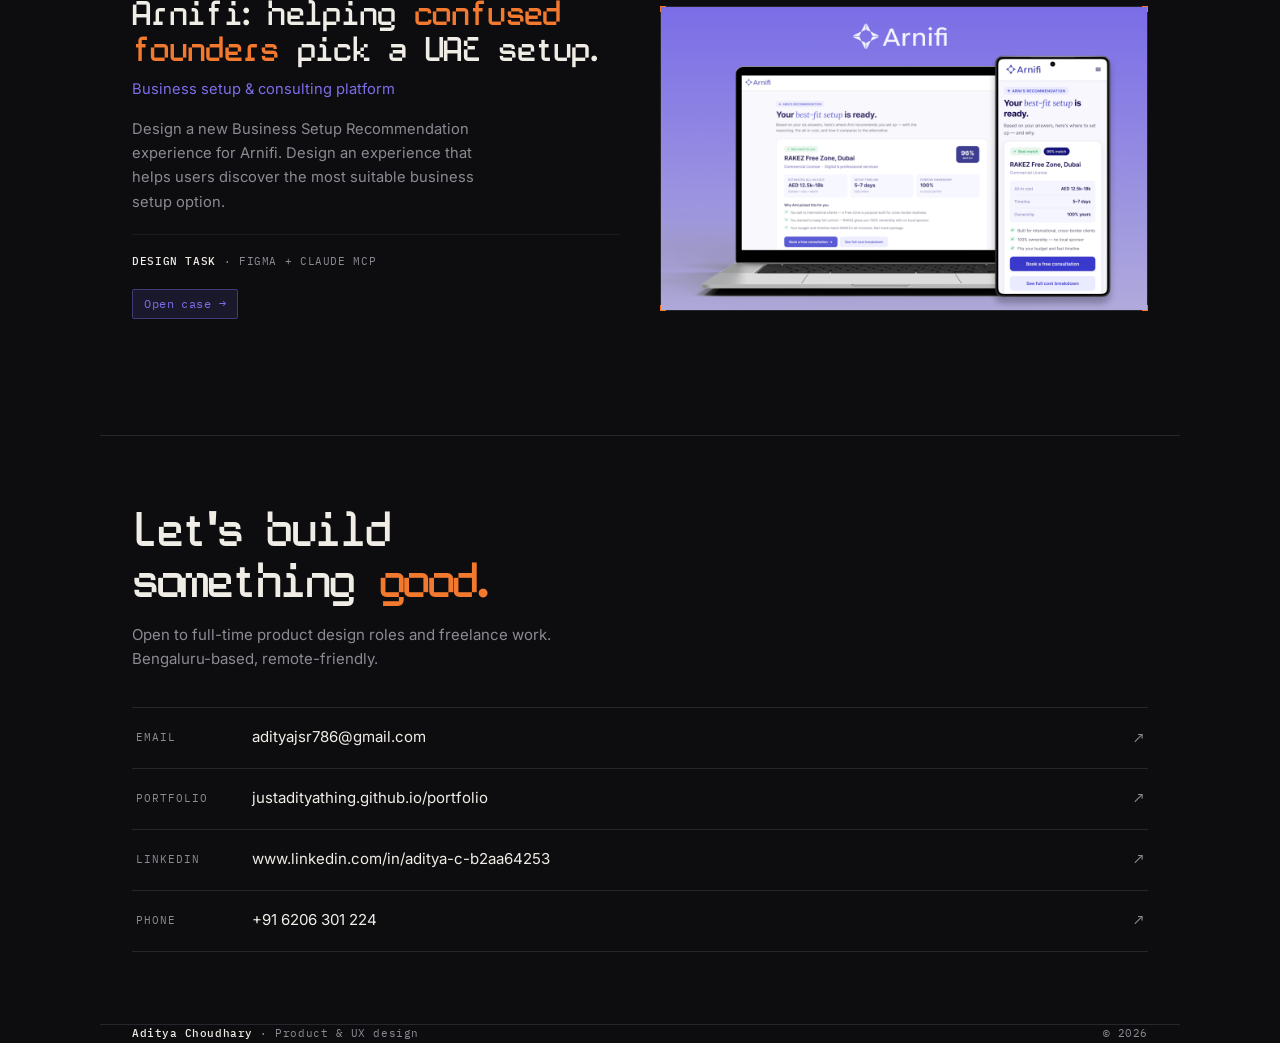
==== commit 6b12a1e3: "Update index.html" ====
--- a/index.html
+++ b/index.html
@@ -334,7 +334,7 @@
     <div class="about-copy">
       <p>I trained as a <b>mechanical engineer</b> and moved into product design on purpose for the problems I wanted to solve lived where complex systems meet the people who have to use them.</p>
       <p>That background shows up in how I work: I <b>map a system before designing inside it</b>. It's why I gravitate toward products with real operational weight.</p>
-      <p>My current edge is an <b>AI-native process</b>. Claude, Figma MCP, and Cursor aren't shortcuts, they're how I iterate faster and reason sharper under tight deadlines.</p>
+      <p>My current edge is an <b>AI-native process</b>.Tools like Claude, Figma MCP, and Cursor as they help to iterate faster and reason sharper under tight deadlines.</p>
       <p class="about-bg">
         <b>B.E. Mechanical Engineering</b> — CMR Institute of Technology, Bengaluru · FCD
       </p>
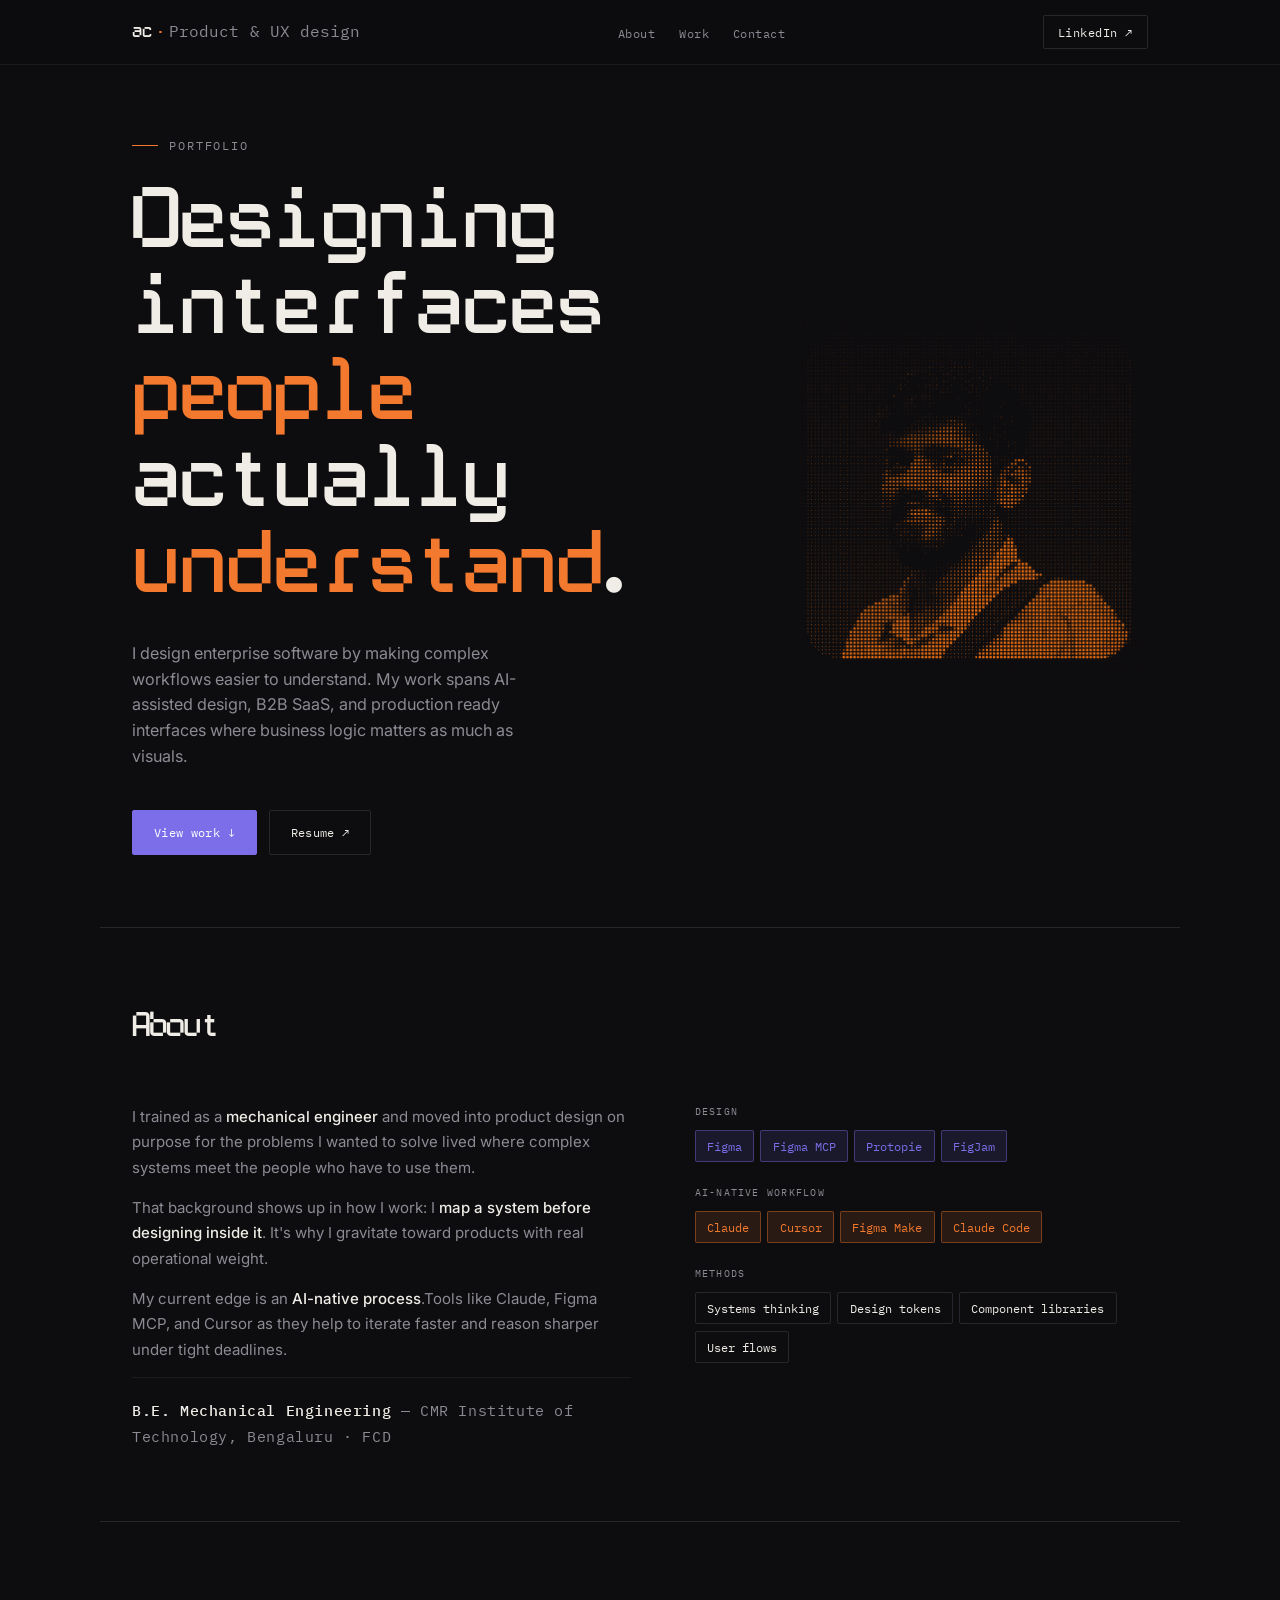
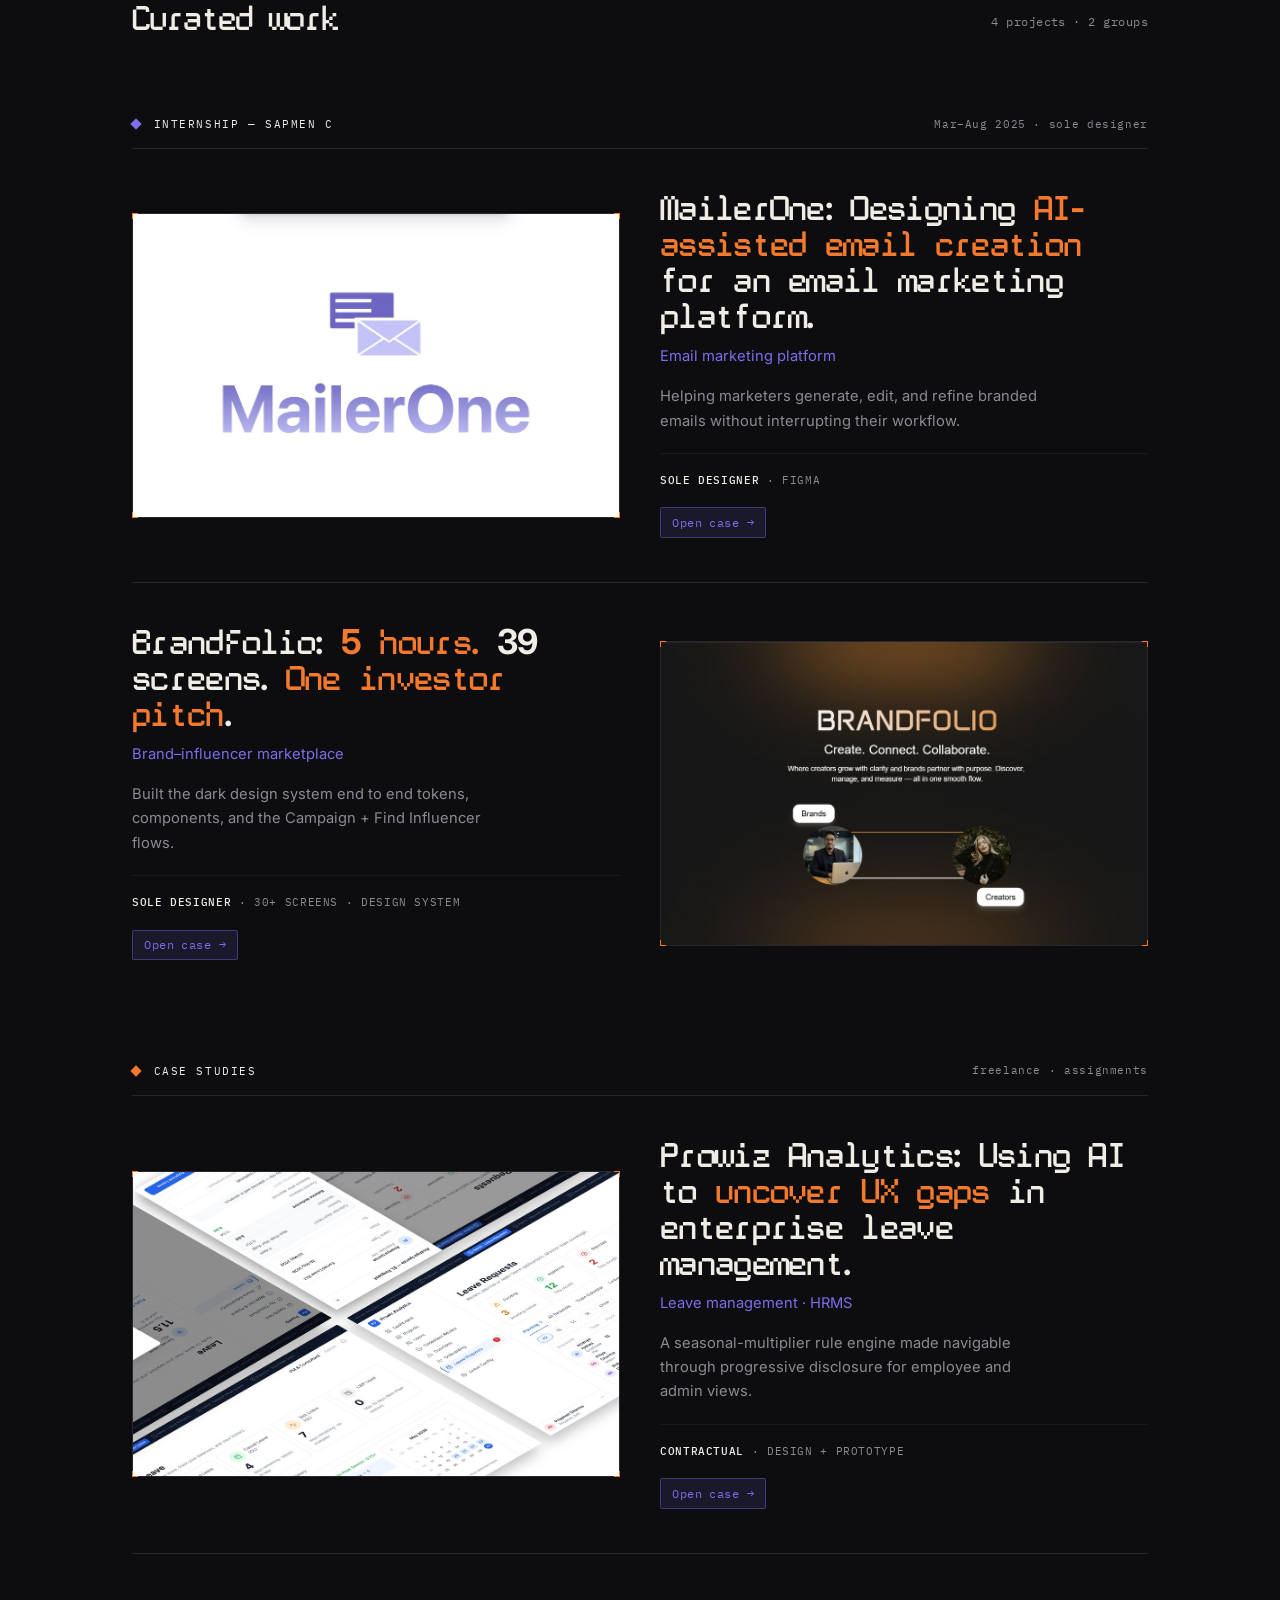
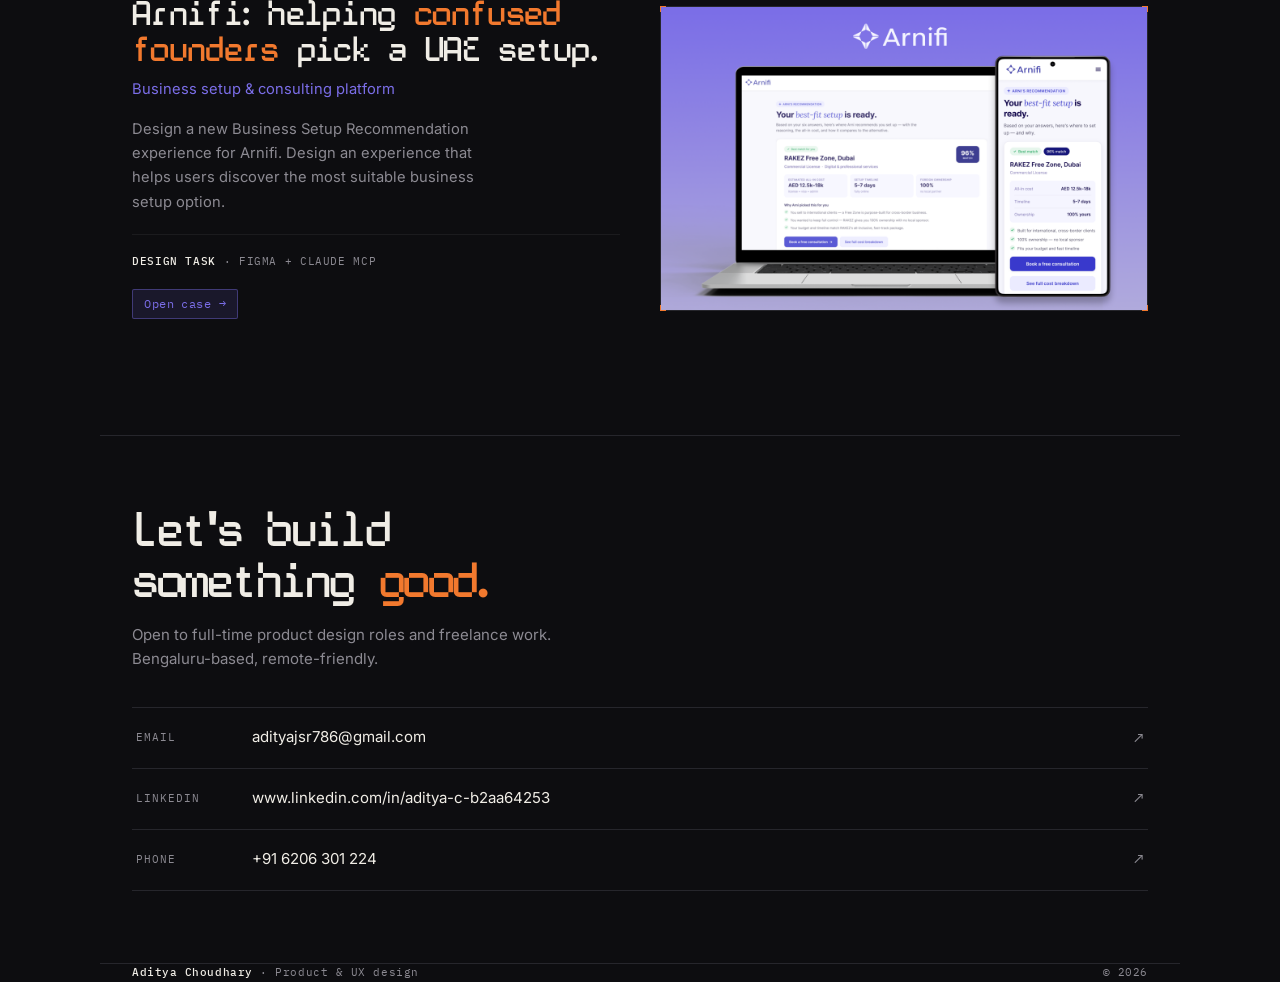
==== commit c9848d19: "Update index.html" ====
--- a/index.html
+++ b/index.html
@@ -465,9 +465,6 @@
     <a href="mailto:adityajsr786@gmail.com" class="ct-row">
       <span class="ct-k mono">Email</span><span class="ct-v">adityajsr786@gmail.com</span><span class="ct-arrow mono">↗</span>
     </a>
-    <a href="https://justadityathing.github.io/portfolio" target="_blank" rel="noopener" class="ct-row">
-      <span class="ct-k mono">Portfolio</span><span class="ct-v">justadityathing.github.io/portfolio</span><span class="ct-arrow mono">↗</span>
-    </a>
     <a href="https://www.linkedin.com/in/aditya-c-b2aa64253" target="_blank" rel="noopener" class="ct-row">
       <span class="ct-k mono">LinkedIn</span><span class="ct-v">www.linkedin.com/in/aditya-c-b2aa64253</span><span class="ct-arrow mono">↗</span>
     </a>
